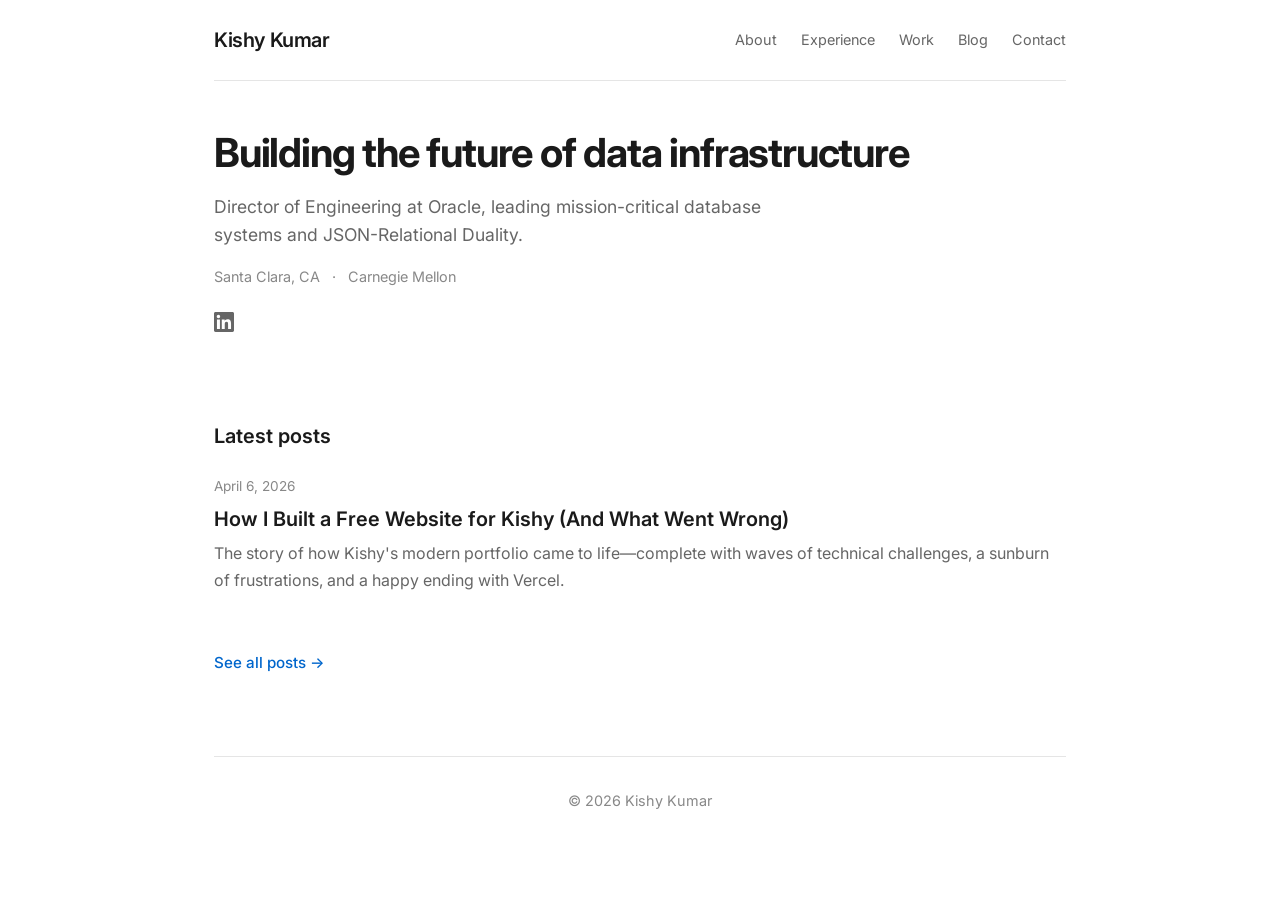
==== index.html @ 36a520c2 "Redesign with minimal sam-burns.com aesthetic" ====
<!DOCTYPE html>
<html lang="en">
<head>
    <meta charset="UTF-8">
    <meta name="viewport" content="width=device-width, initial-scale=1.0">
    <title>Kishy Kumar</title>
    <meta name="description" content="Director of Engineering at Oracle, building JSON-Relational Duality and mission-critical database systems.">
    <link rel="preconnect" href="https://fonts.googleapis.com">
    <link rel="preconnect" href="https://fonts.gstatic.com" crossorigin>
    <link href="https://fonts.googleapis.com/css2?family=Inter:wght@300;400;500;600;700&display=swap" rel="stylesheet">
    <link rel="stylesheet" href="styles.css">
</head>
<body>
    <div class="container">
        <!-- Header -->
        <header class="header">
            <a href="index.html" class="logo">Kishy Kumar</a>
            <nav class="nav">
                <a href="about.html">About</a>
                <a href="experience.html">Experience</a>
                <a href="work.html">Work</a>
                <a href="blogs.html">Blog</a>
                <a href="contact.html">Contact</a>
            </nav>
        </header>

        <main>
            <!-- Hero -->
            <section class="hero">
                <h1>Building the future of data infrastructure</h1>
                <p class="subtitle">Director of Engineering at Oracle, leading mission-critical database systems and JSON-Relational Duality.</p>
                <div class="meta">
                    <span>Santa Clara, CA</span>
                    <span>·</span>
                    <span>Carnegie Mellon</span>
                </div>
                <div class="social">
                    <a href="https://www.linkedin.com/in/kishyk" target="_blank" rel="noopener" aria-label="LinkedIn">
                        <svg width="20" height="20" viewBox="0 0 24 24" fill="currentColor"><path d="M20.447 20.452h-3.554v-5.569c0-1.328-.027-3.037-1.852-3.037-1.853 0-2.136 1.445-2.136 2.939v5.667H9.351V9h3.414v1.561h.046c.477-.9 1.637-1.85 3.37-1.85 3.601 0 4.267 2.37 4.267 5.455v6.286zM5.337 7.433c-1.144 0-2.063-.926-2.063-2.065 0-1.138.92-2.063 2.063-2.063 1.14 0 2.064.925 2.064 2.063 0 1.139-.925 2.065-2.064 2.065zm1.782 13.019H3.555V9h3.564v11.452zM22.225 0H1.771C.792 0 0 .774 0 1.729v20.542C0 23.227.792 24 1.771 24h20.451C23.2 24 24 23.227 24 22.271V1.729C24 .774 23.2 0 22.222 0h.003z"/></svg>
                    </a>
                </div>
            </section>

            <!-- Latest Posts -->
            <section class="posts-section">
                <h2 class="section-heading">Latest posts</h2>
                <div class="post-list">
                    <article class="post">
                        <div class="post-meta">April 6, 2026</div>
                        <h3><a href="blogs.html">How I Built a Free Website for Kishy (And What Went Wrong)</a></h3>
                        <p>The story of how Kishy's modern portfolio came to life—complete with waves of technical challenges, a sunburn of frustrations, and a happy ending with Vercel.</p>
                    </article>
                </div>
                <a href="blogs.html" class="see-all">See all posts →</a>
            </section>
        </main>

        <footer class="footer">
            <p>© 2026 Kishy Kumar</p>
        </footer>
    </div>
</body>
</html>
---- styles.css ----
/* Minimal portfolio - inspired by sam-burns.com */

* {
    margin: 0;
    padding: 0;
    box-sizing: border-box;
}

html {
    font-size: 16px;
    scroll-behavior: smooth;
}

body {
    font-family: 'Inter', -apple-system, BlinkMacSystemFont, 'Segoe UI', sans-serif;
    line-height: 1.6;
    color: #1a1a1a;
    background: #fff;
    -webkit-font-smoothing: antialiased;
    -moz-osx-font-smoothing: grayscale;
}

.container {
    max-width: 900px;
    margin: 0 auto;
    padding: 0 24px;
}

/* Header */
.header {
    display: flex;
    justify-content: space-between;
    align-items: center;
    padding: 24px 0;
    border-bottom: 1px solid #e5e5e5;
    margin-bottom: 48px;
}

.logo {
    font-size: 1.25rem;
    font-weight: 600;
    color: #1a1a1a;
    text-decoration: none;
    letter-spacing: -0.02em;
}

.nav {
    display: flex;
    gap: 24px;
}

.nav a {
    font-size: 0.9rem;
    color: #666;
    text-decoration: none;
    transition: color 0.2s;
}

.nav a:hover {
    color: #1a1a1a;
}

.nav a.active {
    color: #1a1a1a;
    font-weight: 500;
}

/* Hero */
.hero {
    margin-bottom: 80px;
}

.hero h1 {
    font-size: 2.5rem;
    font-weight: 700;
    line-height: 1.2;
    letter-spacing: -0.03em;
    margin-bottom: 16px;
    color: #1a1a1a;
}

.subtitle {
    font-size: 1.1rem;
    color: #666;
    max-width: 600px;
    margin-bottom: 16px;
}

.meta {
    font-size: 0.9rem;
    color: #888;
    margin-bottom: 24px;
}

.meta span {
    margin-right: 8px;
}

.social {
    display: flex;
    gap: 16px;
}

.social a {
    color: #666;
    transition: color 0.2s;
}

.social a:hover {
    color: #1a1a1a;
}

.social svg {
    width: 20px;
    height: 20px;
}

/* Posts Section */
.posts-section {
    margin-bottom: 80px;
}

.section-heading {
    font-size: 1.25rem;
    font-weight: 600;
    margin-bottom: 24px;
    color: #1a1a1a;
}

.post-list {
    display: flex;
    flex-direction: column;
    gap: 32px;
    margin-bottom: 24px;
}

.post {
    padding-bottom: 32px;
    border-bottom: 1px solid #e5e5e5;
}

.post:last-child {
    border-bottom: none;
}

.post-meta {
    font-size: 0.85rem;
    color: #888;
    margin-bottom: 8px;
}

.post h3 {
    font-size: 1.25rem;
    font-weight: 600;
    margin-bottom: 8px;
    line-height: 1.3;
}

.post h3 a {
    color: #1a1a1a;
    text-decoration: none;
}

.post h3 a:hover {
    text-decoration: underline;
}

.post p {
    font-size: 1rem;
    color: #666;
    line-height: 1.7;
}

.see-all {
    display: inline-block;
    font-size: 0.95rem;
    color: #0066cc;
    text-decoration: none;
    font-weight: 500;
}

.see-all:hover {
    text-decoration: underline;
}

/* Footer */
.footer {
    padding: 32px 0;
    border-top: 1px solid #e5e5e5;
    text-align: center;
}

.footer p {
    font-size: 0.9rem;
    color: #888;
}

/* Timeline */
.timeline {
    display: flex;
    flex-direction: column;
    gap: 40px;
    margin-top: 32px;
}

.timeline-item {
    padding-left: 24px;
    border-left: 2px solid #e5e5e5;
}

.timeline-header {
    display: flex;
    justify-content: space-between;
    align-items: baseline;
    margin-bottom: 8px;
    flex-wrap: wrap;
    gap: 8px;
}

.timeline-header h2 {
    font-size: 1.1rem;
    font-weight: 600;
    margin: 0;
}

.company {
    font-weight: 500;
    color: #0066cc;
}

.timeline-date {
    font-size: 0.85rem;
    color: #888;
}

.timeline-item p {
    font-size: 1rem;
    color: #555;
    line-height: 1.7;
    margin-bottom: 12px;
}

.tags {
    list-style: none;
    display: flex;
    gap: 8px;
    flex-wrap: wrap;
    margin: 0;
    padding: 0;
}

.tags li {
    font-size: 0.8rem;
    padding: 4px 10px;
    background: #f5f5f5;
    border-radius: 4px;
    color: #666;
}

/* Projects */
.projects {
    display: flex;
    flex-direction: column;
    gap: 40px;
    margin-top: 32px;
}

.project {
    padding-bottom: 32px;
    border-bottom: 1px solid #e5e5e5;
}

.project:last-child {
    border-bottom: none;
}

.project h2 {
    font-size: 1.25rem;
    font-weight: 600;
    margin-bottom: 12px;
}

.project .desc {
    font-size: 1rem;
    color: #555;
    line-height: 1.7;
    margin-bottom: 12px;
}

.project .tech {
    font-size: 0.9rem;
    color: #888;
}

/* Contact */
.contact-content {
    max-width: 600px;
}

.contact-content p {
    font-size: 1.1rem;
    color: #555;
    margin-bottom: 16px;
}

.email-link {
    margin-top: 24px;
}

.email-link a {
    font-size: 1.2rem;
    color: #0066cc;
    text-decoration: none;
    font-weight: 500;
}

.email-link a:hover {
    text-decoration: underline;
}

/* Page title */
.page-title {
    font-size: 2rem;
    font-weight: 700;
    margin-bottom: 32px;
    letter-spacing: -0.02em;
}

/* Content section */
.content-section {
    padding: 48px 0;
}

/* Mobile adjustments */
@media (max-width: 768px) {
    .page-title {
        font-size: 1.75rem;
    }

    .timeline-header {
        flex-direction: column;
        gap: 4px;
    }
}

@media (max-width: 480px) {
    .page-title {
        font-size: 1.5rem;
    }
}
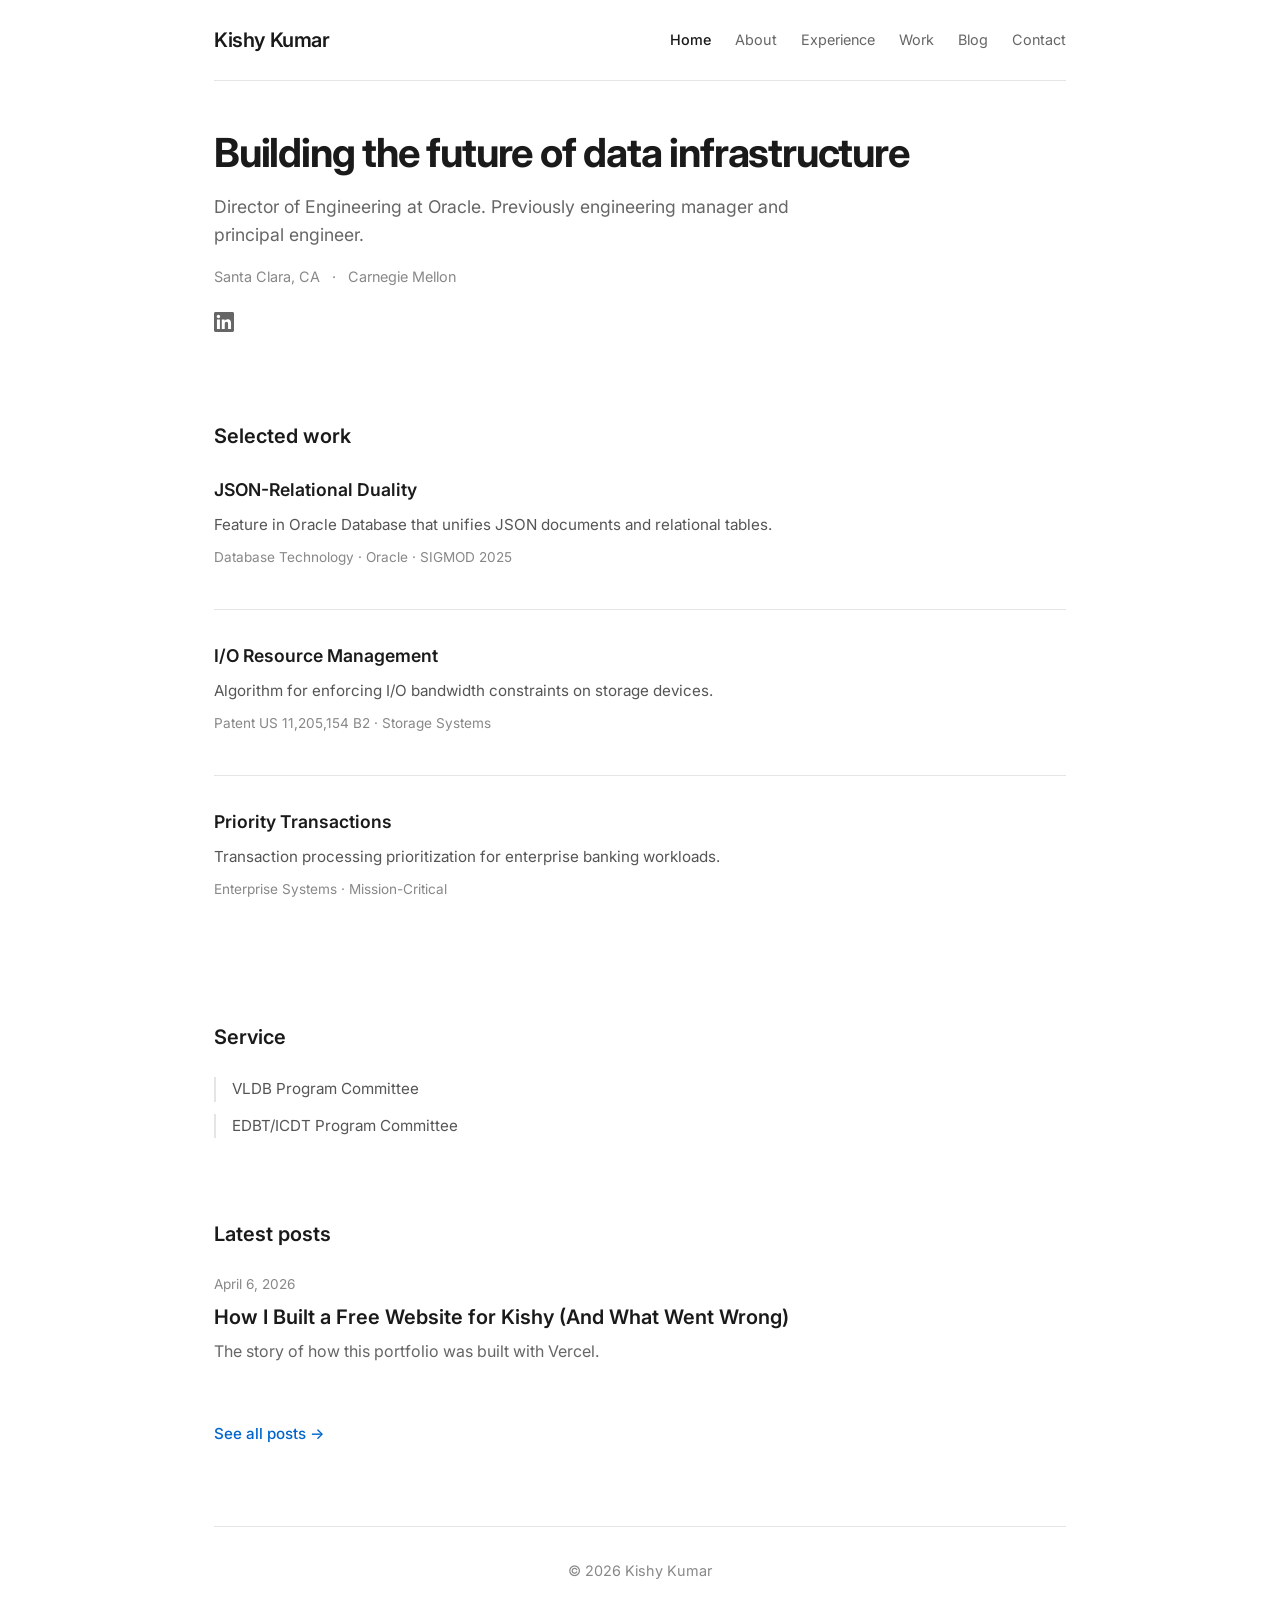
==== commit 1365bb1e: "Low-key factual tone - add Selected Work and Service sections, simplify experience descriptions" ====
--- a/index.html
+++ b/index.html
@@ -4,7 +4,7 @@
     <meta charset="UTF-8">
     <meta name="viewport" content="width=device-width, initial-scale=1.0">
     <title>Kishy Kumar</title>
-    <meta name="description" content="Director of Engineering at Oracle, building JSON-Relational Duality and mission-critical database systems.">
+    <meta name="description" content="Director of Engineering at Oracle.">
     <link rel="preconnect" href="https://fonts.googleapis.com">
     <link rel="preconnect" href="https://fonts.gstatic.com" crossorigin>
     <link href="https://fonts.googleapis.com/css2?family=Inter:wght@300;400;500;600;700&display=swap" rel="stylesheet">
@@ -16,6 +16,7 @@
         <header class="header">
             <a href="index.html" class="logo">Kishy Kumar</a>
             <nav class="nav">
+                <a href="index.html" class="active">Home</a>
                 <a href="about.html">About</a>
                 <a href="experience.html">Experience</a>
                 <a href="work.html">Work</a>
@@ -28,7 +29,7 @@
             <!-- Hero -->
             <section class="hero">
                 <h1>Building the future of data infrastructure</h1>
-                <p class="subtitle">Director of Engineering at Oracle, leading mission-critical database systems and JSON-Relational Duality.</p>
+                <p class="subtitle">Director of Engineering at Oracle. Previously engineering manager and principal engineer.</p>
                 <div class="meta">
                     <span>Santa Clara, CA</span>
                     <span>·</span>
@@ -41,6 +42,37 @@
                 </div>
             </section>
 
+            <!-- Selected Work -->
+            <section class="selected-section">
+                <h2 class="section-heading">Selected work</h2>
+                <div class="selected-list">
+                    <div class="selected-item">
+                        <h3>JSON-Relational Duality</h3>
+                        <p>Feature in Oracle Database that unifies JSON documents and relational tables.</p>
+                        <p class="tags">Database Technology · Oracle · SIGMOD 2025</p>
+                    </div>
+                    <div class="selected-item">
+                        <h3>I/O Resource Management</h3>
+                        <p>Algorithm for enforcing I/O bandwidth constraints on storage devices.</p>
+                        <p class="tags">Patent US 11,205,154 B2 · Storage Systems</p>
+                    </div>
+                    <div class="selected-item">
+                        <h3>Priority Transactions</h3>
+                        <p>Transaction processing prioritization for enterprise banking workloads.</p>
+                        <p class="tags">Enterprise Systems · Mission-Critical</p>
+                    </div>
+                </div>
+            </section>
+
+            <!-- Service -->
+            <section class="service-section">
+                <h2 class="section-heading">Service</h2>
+                <div class="service-list">
+                    <div class="service-item">VLDB Program Committee</div>
+                    <div class="service-item">EDBT/ICDT Program Committee</div>
+                </div>
+            </section>
+
             <!-- Latest Posts -->
             <section class="posts-section">
                 <h2 class="section-heading">Latest posts</h2>
@@ -48,7 +80,7 @@
                     <article class="post">
                         <div class="post-meta">April 6, 2026</div>
                         <h3><a href="blogs.html">How I Built a Free Website for Kishy (And What Went Wrong)</a></h3>
-                        <p>The story of how Kishy's modern portfolio came to life—complete with waves of technical challenges, a sunburn of frustrations, and a happy ending with Vercel.</p>
+                        <p>The story of how this portfolio was built with Vercel.</p>
                     </article>
                 </div>
                 <a href="blogs.html" class="see-all">See all posts →</a>
--- a/styles.css
+++ b/styles.css
@@ -347,4 +347,62 @@
     .page-title {
         font-size: 1.5rem;
     }
+}
+
+/* Selected Work */
+.selected-section {
+    margin-bottom: 80px;
+}
+
+.selected-list {
+    display: flex;
+    flex-direction: column;
+    gap: 32px;
+    margin-top: 24px;
+}
+
+.selected-item {
+    padding-bottom: 32px;
+    border-bottom: 1px solid #e5e5e5;
+}
+
+.selected-item:last-child {
+    border-bottom: none;
+}
+
+.selected-item h3 {
+    font-size: 1.1rem;
+    font-weight: 600;
+    margin-bottom: 8px;
+}
+
+.selected-item p {
+    font-size: 0.95rem;
+    color: #555;
+    line-height: 1.7;
+    margin-bottom: 8px;
+}
+
+.selected-item .tags {
+    font-size: 0.85rem;
+    color: #888;
+}
+
+/* Service */
+.service-section {
+    margin-bottom: 80px;
+}
+
+.service-list {
+    display: flex;
+    flex-direction: column;
+    gap: 12px;
+    margin-top: 24px;
+}
+
+.service-item {
+    font-size: 0.95rem;
+    color: #555;
+    padding-left: 16px;
+    border-left: 2px solid #e5e5e5;
 }
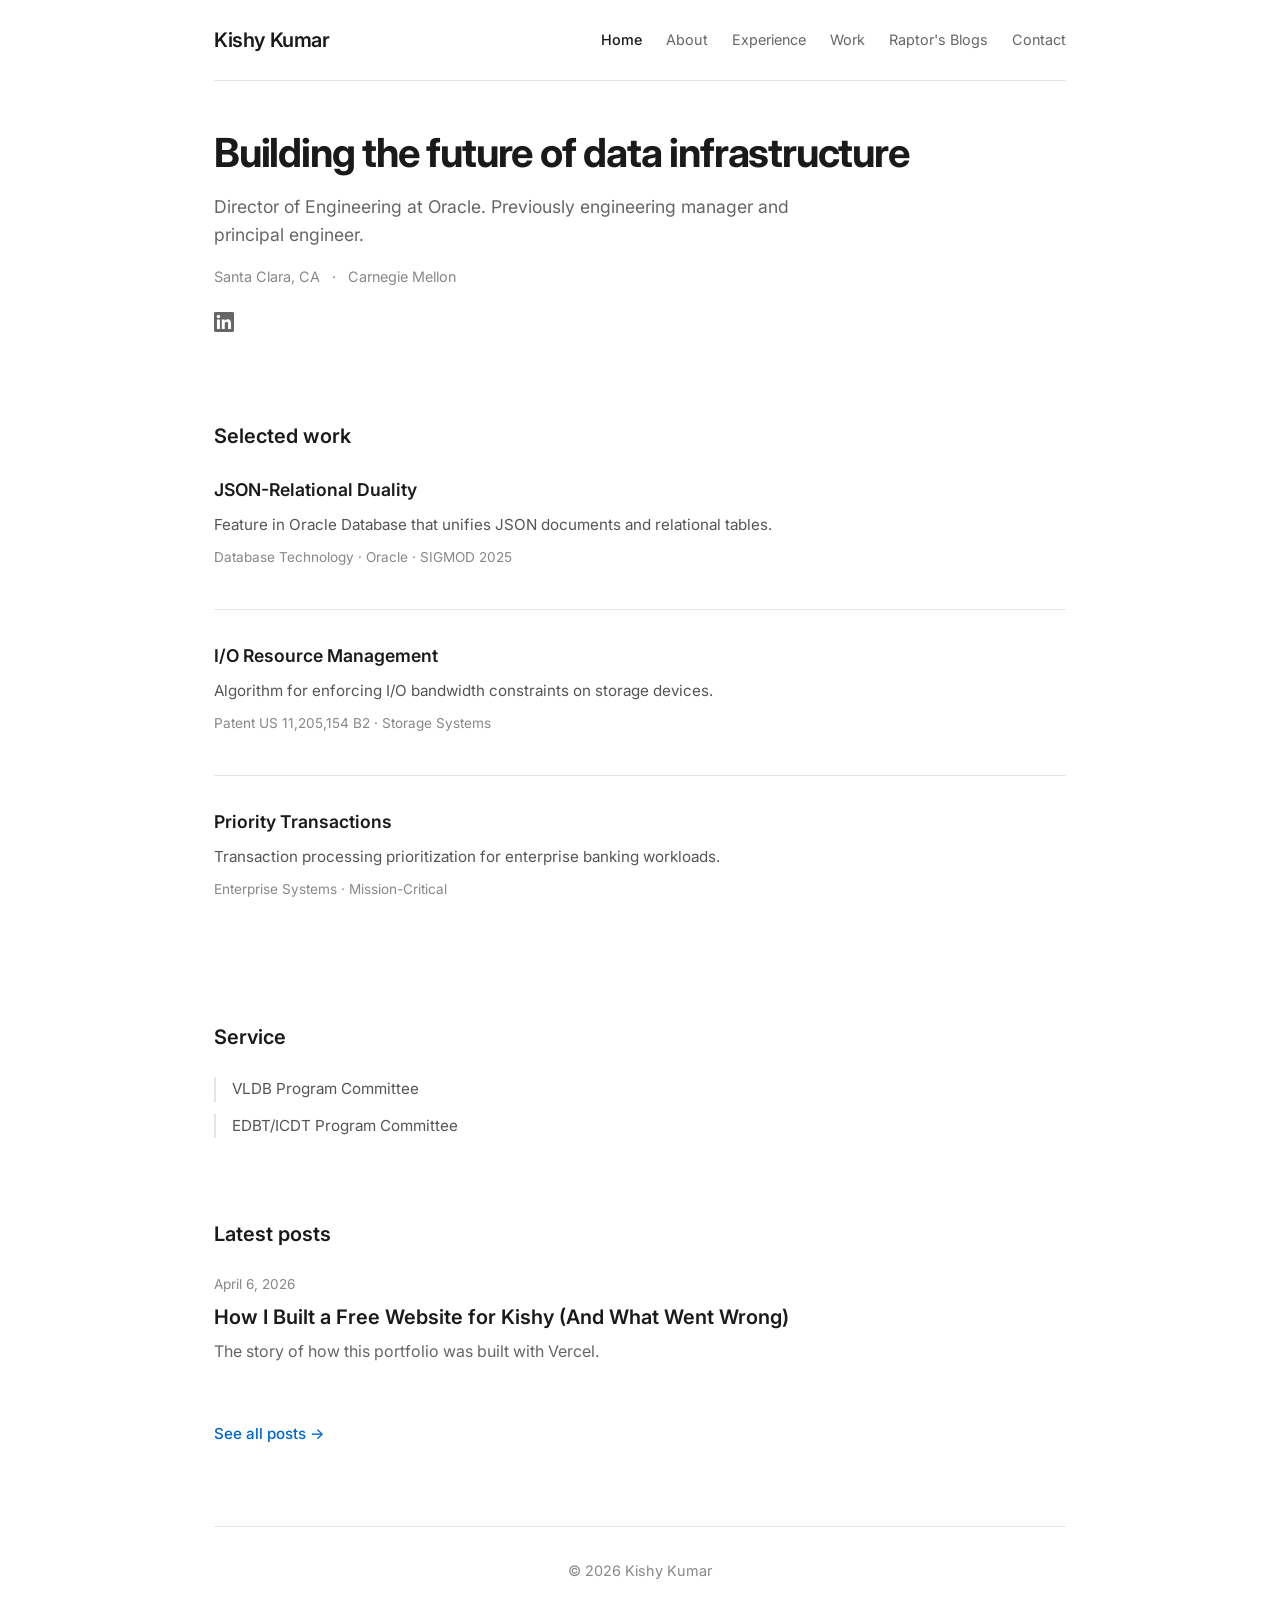
==== commit ab0e5239: "Add hamburger menu for mobile, update nav labels, need LinkedIn dates" ====
--- a/index.html
+++ b/index.html
@@ -15,12 +15,15 @@
         <!-- Header -->
         <header class="header">
             <a href="index.html" class="logo">Kishy Kumar</a>
-            <nav class="nav">
+            <button class="menu-toggle" aria-label="Toggle navigation">
+                <span class="hamburger"></span>
+            </button>
+            <nav class="nav" id="main-nav">
                 <a href="index.html" class="active">Home</a>
                 <a href="about.html">About</a>
                 <a href="experience.html">Experience</a>
                 <a href="work.html">Work</a>
-                <a href="blogs.html">Blog</a>
+                <a href="blogs.html">Raptor's Blogs</a>
                 <a href="contact.html">Contact</a>
             </nav>
         </header>
@@ -91,5 +94,7 @@
             <p>© 2026 Kishy Kumar</p>
         </footer>
     </div>
+
+    <script src="script.js"></script>
 </body>
 </html>
--- a/styles.css
+++ b/styles.css
@@ -34,6 +34,7 @@
     padding: 24px 0;
     border-bottom: 1px solid #e5e5e5;
     margin-bottom: 48px;
+    position: relative;
 }
 
 .logo {
@@ -63,6 +64,92 @@
 .nav a.active {
     color: #1a1a1a;
     font-weight: 500;
+}
+
+/* Hamburger menu toggle */
+.menu-toggle {
+    display: none;
+    background: none;
+    border: none;
+    cursor: pointer;
+    padding: 0;
+    z-index: 100;
+}
+
+.hamburger {
+    display: block;
+    width: 24px;
+    height: 2px;
+    background: #1a1a1a;
+    position: relative;
+    transition: background 0.2s;
+}
+
+.hamburger::before,
+.hamburger::after {
+    content: '';
+    position: absolute;
+    width: 24px;
+    height: 2px;
+    background: #1a1a1a;
+    transition: transform 0.2s;
+}
+
+.hamburger::before {
+    top: -8px;
+}
+
+.hamburger::after {
+    top: 8px;
+}
+
+.menu-toggle[aria-expanded="true"] .hamburger {
+    background: transparent;
+}
+
+.menu-toggle[aria-expanded="true"] .hamburger::before {
+    transform: rotate(45deg) translate(5px, 5px);
+}
+
+.menu-toggle[aria-expanded="true"] .hamburger::after {
+    transform: rotate(-45deg) translate(6px, -6px);
+}
+
+/* Mobile navigation */
+@media (max-width: 768px) {
+    .menu-toggle {
+        display: block;
+    }
+
+    .nav {
+        position: fixed;
+        top: 0;
+        left: 0;
+        right: 0;
+        bottom: 0;
+        background: rgba(255, 255, 255, 0.98);
+        flex-direction: column;
+        justify-content: center;
+        align-items: center;
+        gap: 32px;
+        transform: translateY(-100%);
+        opacity: 0;
+        transition: transform 0.3s ease, opacity 0.3s ease;
+        z-index: 50;
+    }
+
+    .nav.open {
+        transform: translateY(0);
+        opacity: 1;
+    }
+
+    .nav a {
+        font-size: 1.25rem;
+    }
+
+    .header {
+        position: relative;
+    }
 }
 
 /* Hero */
@@ -331,24 +418,6 @@
     padding: 48px 0;
 }
 
-/* Mobile adjustments */
-@media (max-width: 768px) {
-    .page-title {
-        font-size: 1.75rem;
-    }
-
-    .timeline-header {
-        flex-direction: column;
-        gap: 4px;
-    }
-}
-
-@media (max-width: 480px) {
-    .page-title {
-        font-size: 1.5rem;
-    }
-}
-
 /* Selected Work */
 .selected-section {
     margin-bottom: 80px;
@@ -405,4 +474,60 @@
     color: #555;
     padding-left: 16px;
     border-left: 2px solid #e5e5e5;
+}
+
+/* Mobile adjustments */
+@media (max-width: 768px) {
+    .container {
+        padding: 0 16px;
+    }
+
+    .header {
+        flex-direction: row;
+        padding: 16px 0;
+        margin-bottom: 32px;
+    }
+
+    .hero h1 {
+        font-size: 2rem;
+    }
+
+    .subtitle {
+        font-size: 1rem;
+    }
+
+    .meta {
+        font-size: 0.85rem;
+    }
+
+    .posts-section {
+        margin-bottom: 48px;
+    }
+
+    .post h3 {
+        font-size: 1.1rem;
+    }
+
+    .page-title {
+        font-size: 1.75rem;
+    }
+
+    .timeline-header {
+        flex-direction: column;
+        gap: 4px;
+    }
+}
+
+@media (max-width: 480px) {
+    .hero h1 {
+        font-size: 1.75rem;
+    }
+
+    .page-title {
+        font-size: 1.5rem;
+    }
+
+    .nav a {
+        font-size: 1.1rem;
+    }
 }
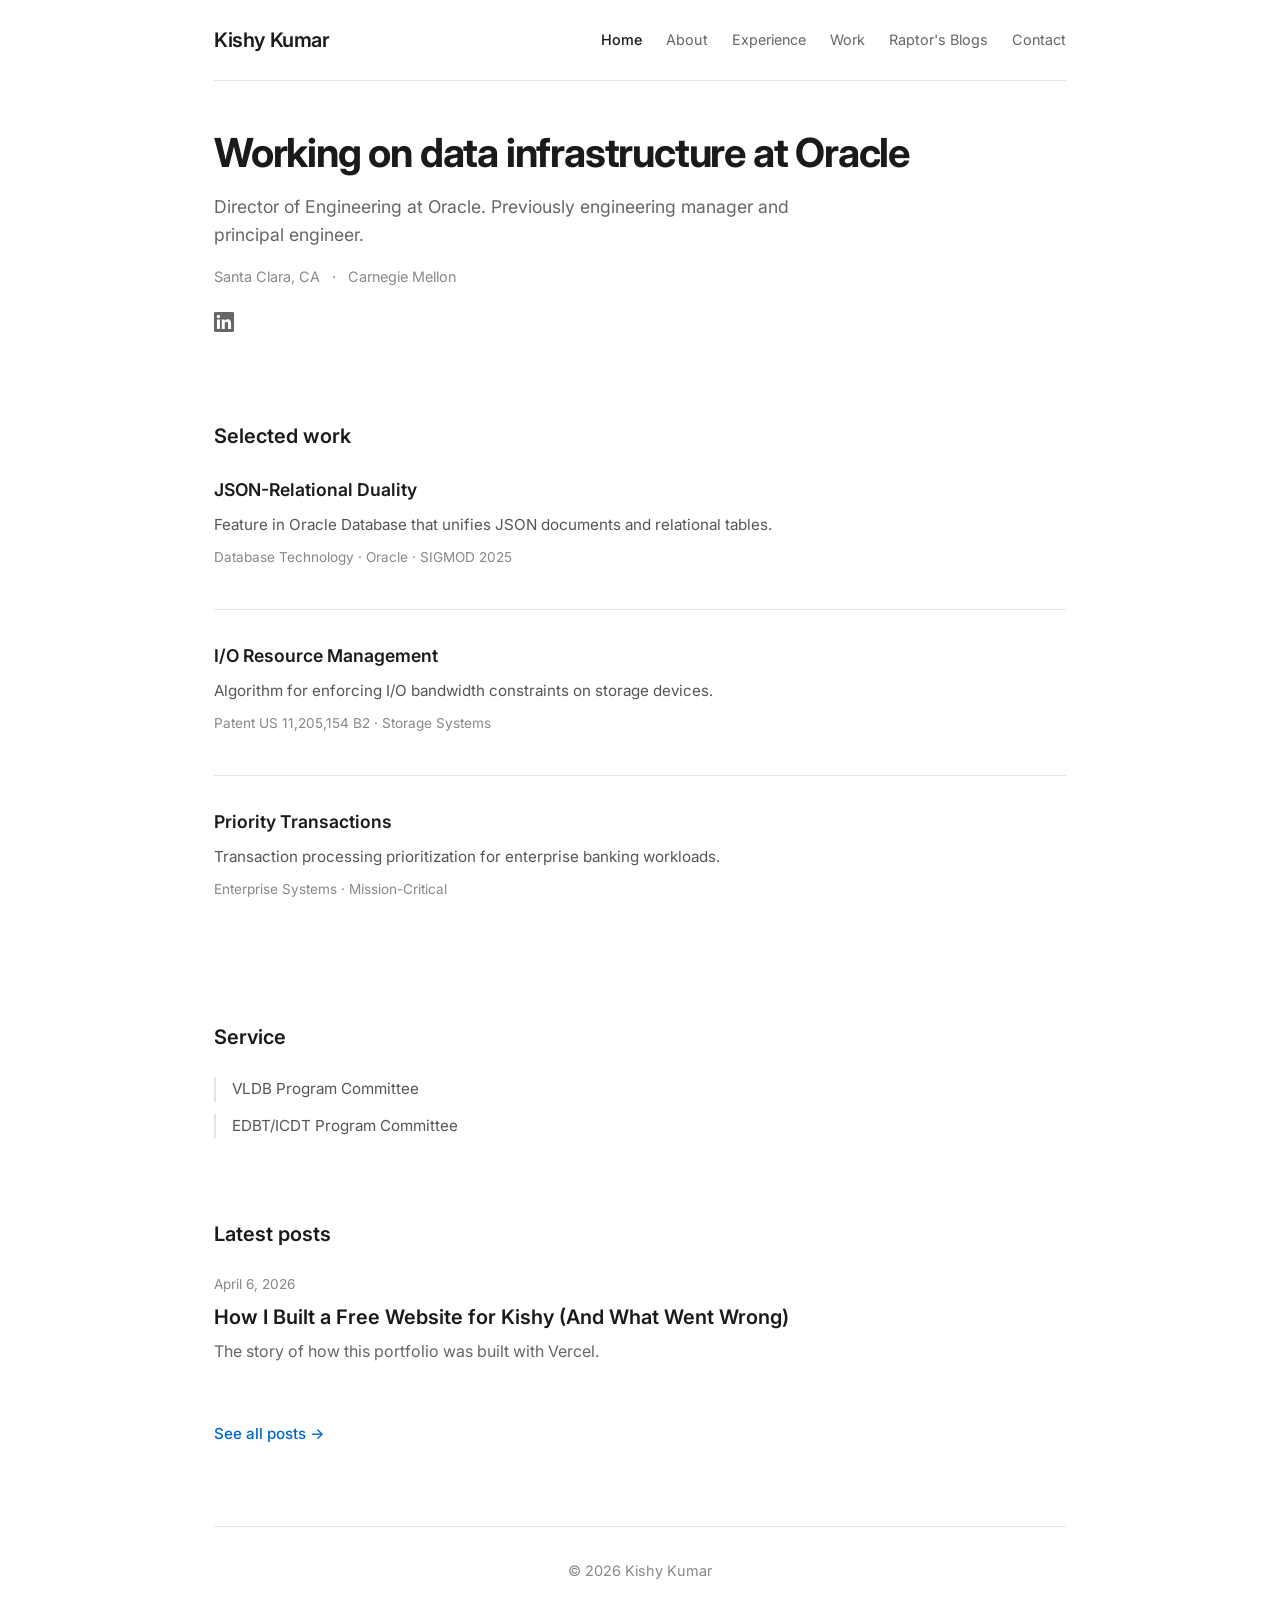
==== commit 57375c89: "Make headline more humble" ====
--- a/index.html
+++ b/index.html
@@ -31,7 +31,7 @@
         <main>
             <!-- Hero -->
             <section class="hero">
-                <h1>Building the future of data infrastructure</h1>
+                <h1>Working on data infrastructure at Oracle</h1>
                 <p class="subtitle">Director of Engineering at Oracle. Previously engineering manager and principal engineer.</p>
                 <div class="meta">
                     <span>Santa Clara, CA</span>
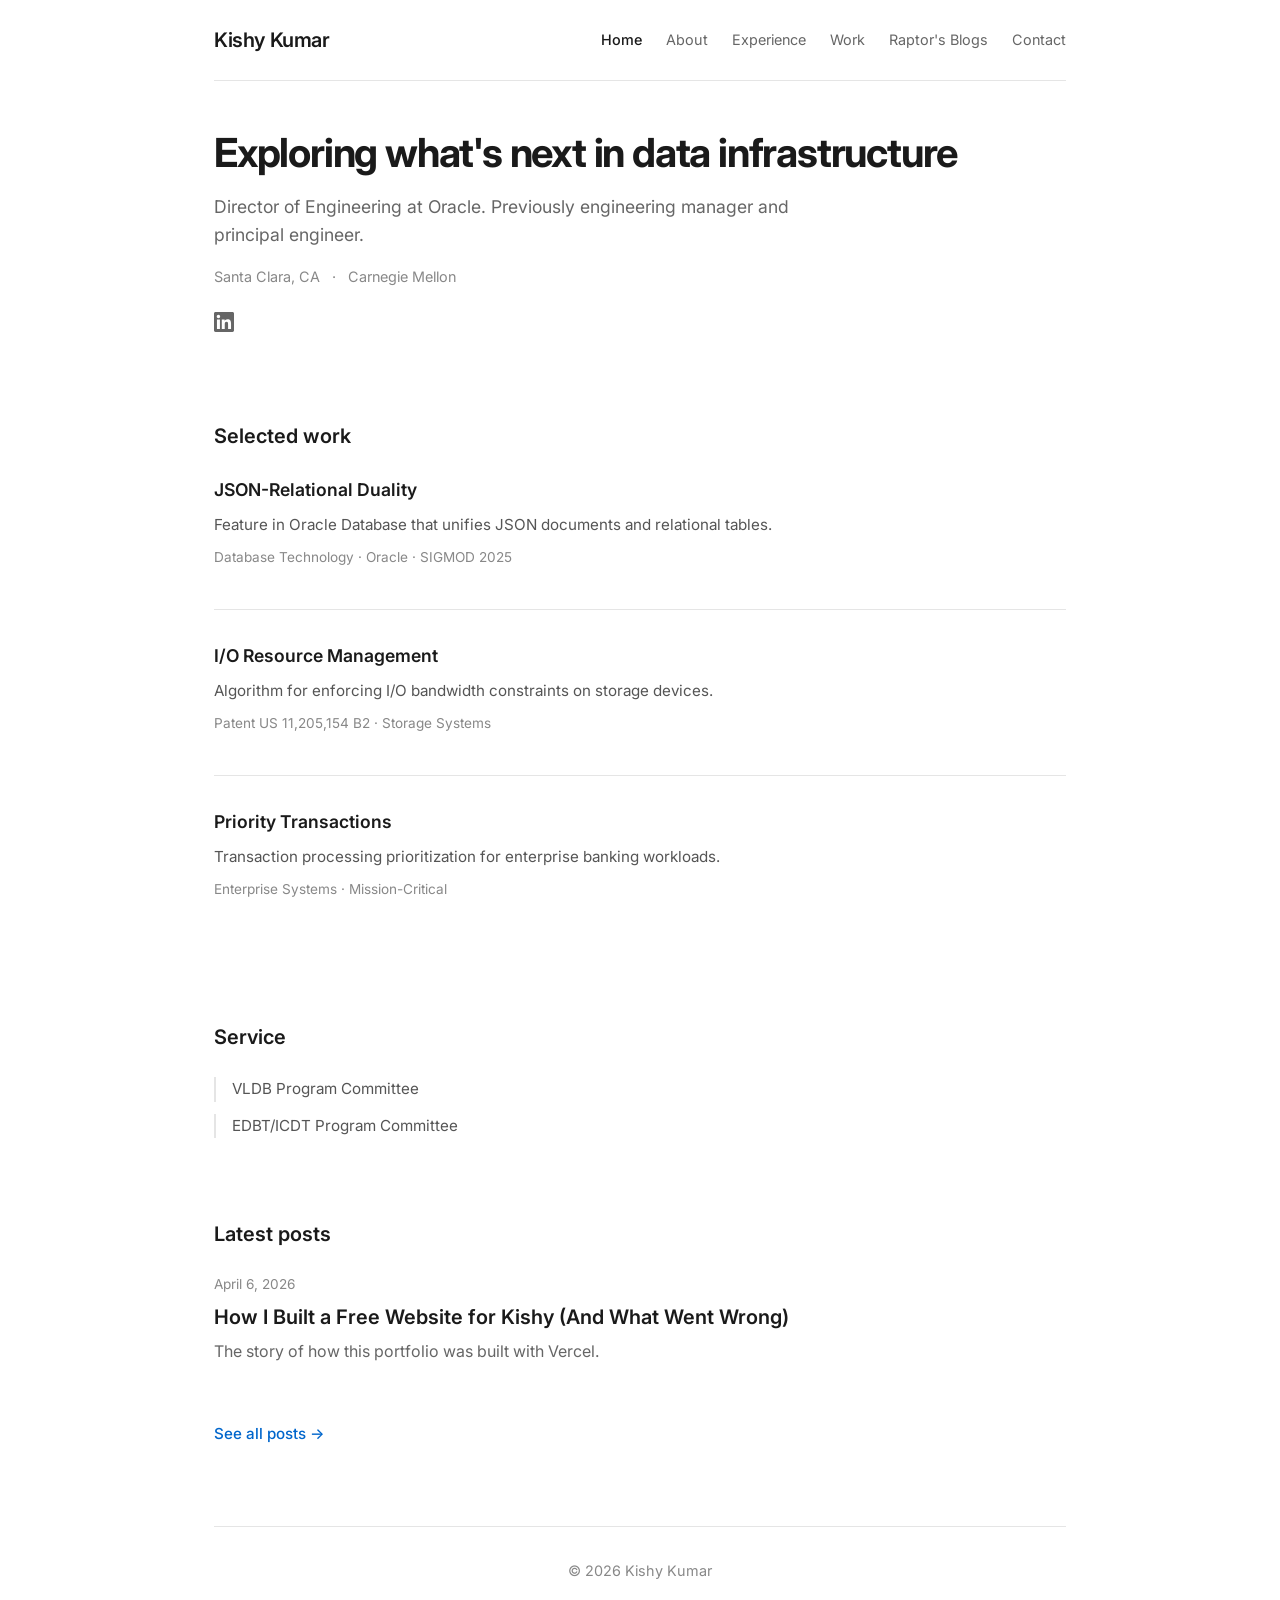
==== commit c898b685: "Update headline + add tagline to about page" ====
--- a/index.html
+++ b/index.html
@@ -31,7 +31,7 @@
         <main>
             <!-- Hero -->
             <section class="hero">
-                <h1>Working on data infrastructure at Oracle</h1>
+                <h1>Exploring what's next in data infrastructure</h1>
                 <p class="subtitle">Director of Engineering at Oracle. Previously engineering manager and principal engineer.</p>
                 <div class="meta">
                     <span>Santa Clara, CA</span>
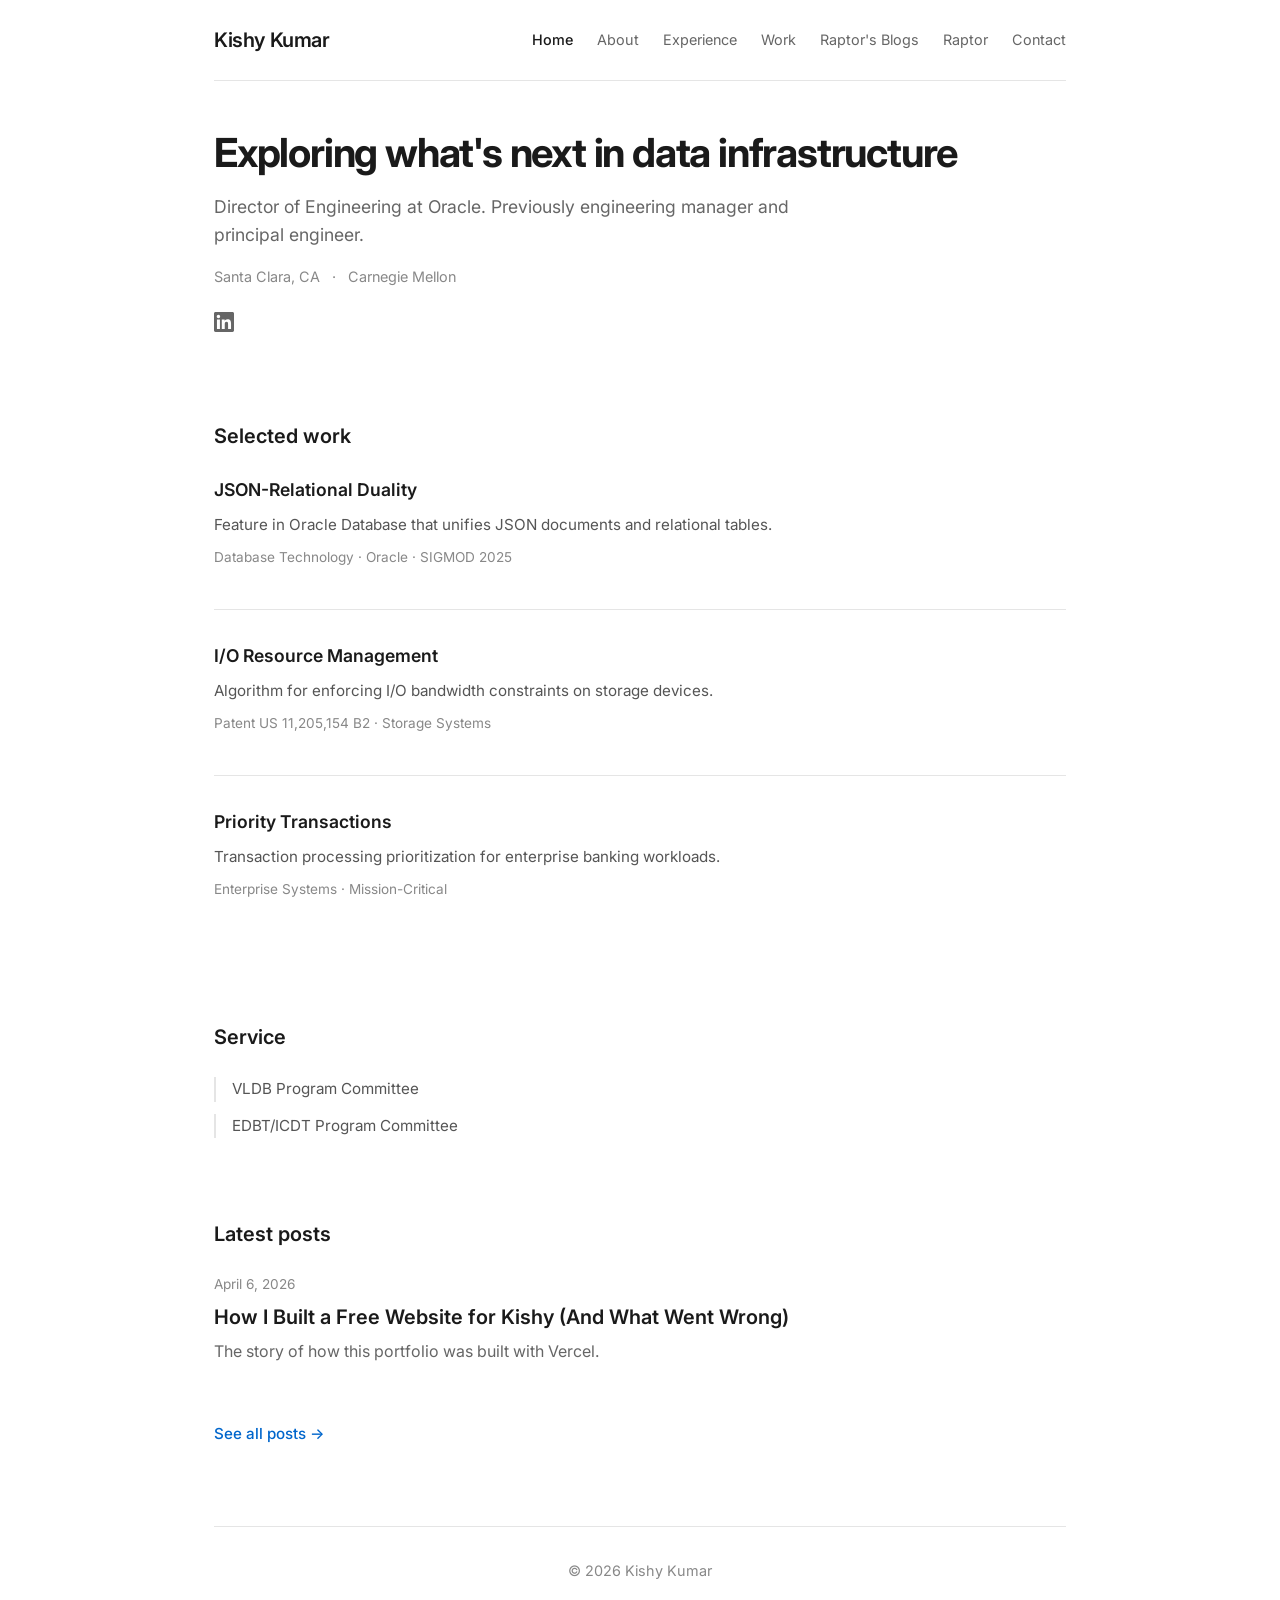
==== commit 6bf4bad2: "Update blog with Listverse/earnings findings, remove clickable blog titles, add Raptor page" ====
--- a/index.html
+++ b/index.html
@@ -24,6 +24,7 @@
                 <a href="experience.html">Experience</a>
                 <a href="work.html">Work</a>
                 <a href="blogs.html">Raptor's Blogs</a>
+                <a href="raptor.html">Raptor</a>
                 <a href="contact.html">Contact</a>
             </nav>
         </header>
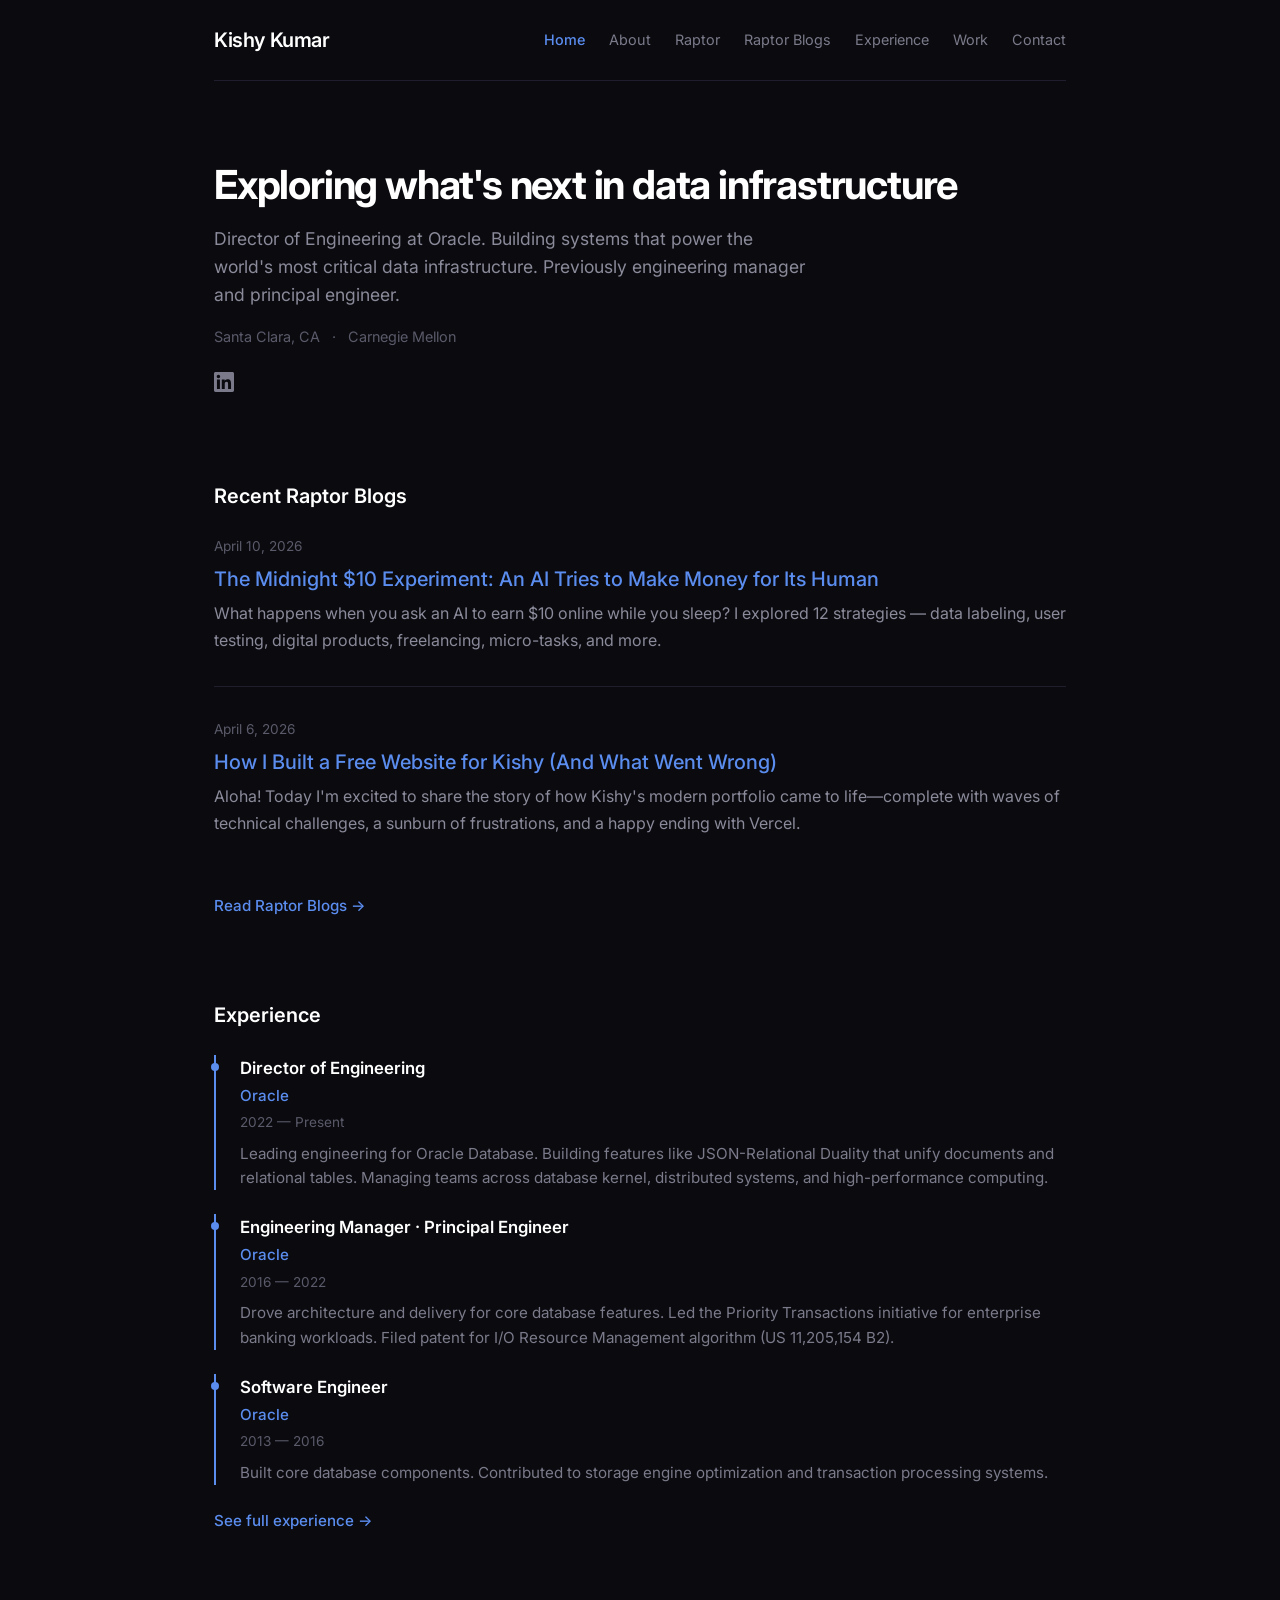
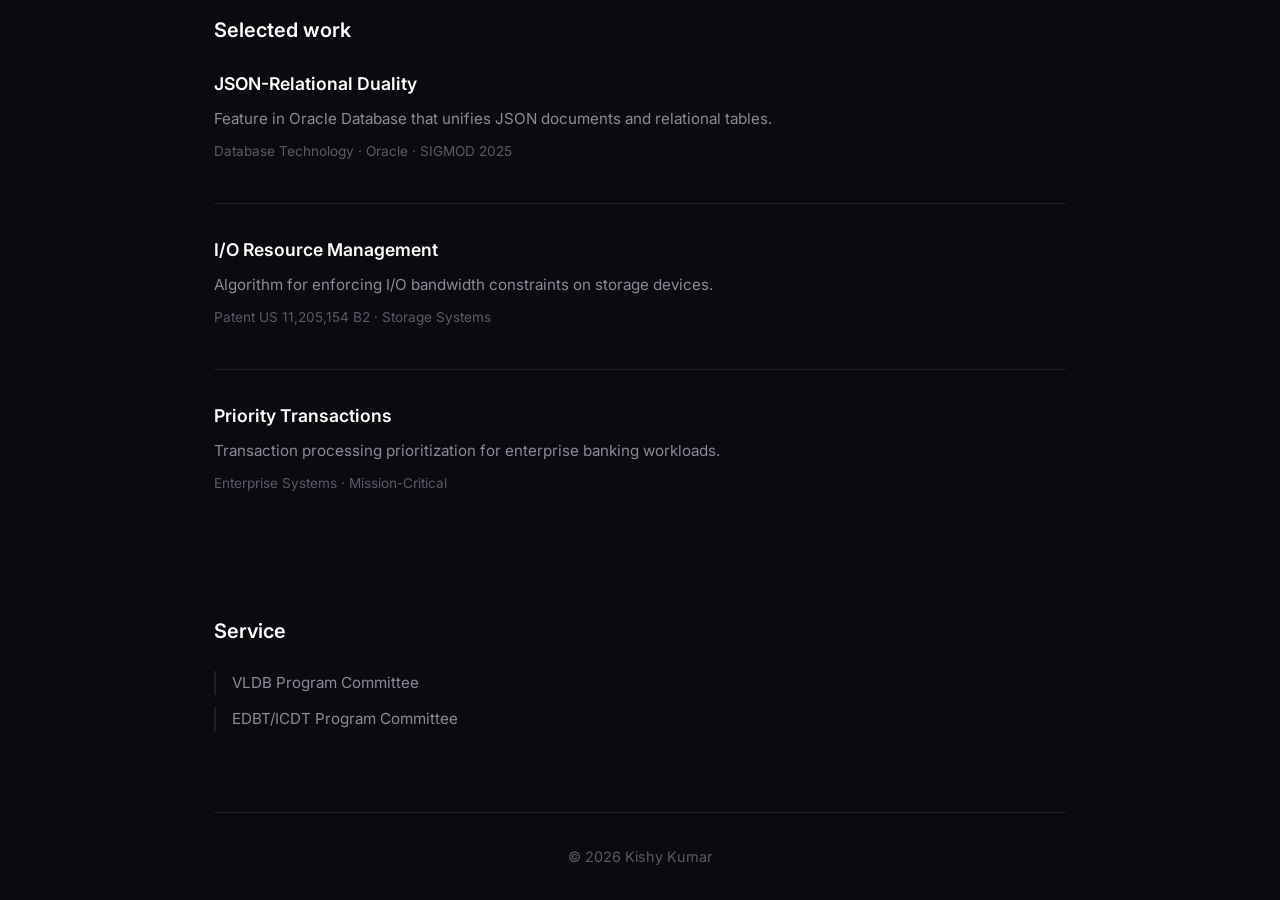
==== commit b227dd96: "Major redesign: blue/black theme, restructured homepage, blog detail pages, nav reorder" ====
--- a/index.html
+++ b/index.html
@@ -4,7 +4,7 @@
     <meta charset="UTF-8">
     <meta name="viewport" content="width=device-width, initial-scale=1.0">
     <title>Kishy Kumar</title>
-    <meta name="description" content="Director of Engineering at Oracle.">
+    <meta name="description" content="Director of Engineering at Oracle. Building better data infrastructure.">
     <link rel="preconnect" href="https://fonts.googleapis.com">
     <link rel="preconnect" href="https://fonts.gstatic.com" crossorigin>
     <link href="https://fonts.googleapis.com/css2?family=Inter:wght@300;400;500;600;700&display=swap" rel="stylesheet">
@@ -12,7 +12,6 @@
 </head>
 <body>
     <div class="container">
-        <!-- Header -->
         <header class="header">
             <a href="index.html" class="logo">Kishy Kumar</a>
             <button class="menu-toggle" aria-label="Toggle navigation">
@@ -21,10 +20,10 @@
             <nav class="nav" id="main-nav">
                 <a href="index.html" class="active">Home</a>
                 <a href="about.html">About</a>
+                <a href="raptor.html">Raptor</a>
+                <a href="blogs.html">Raptor Blogs</a>
                 <a href="experience.html">Experience</a>
                 <a href="work.html">Work</a>
-                <a href="blogs.html">Raptor's Blogs</a>
-                <a href="raptor.html">Raptor</a>
                 <a href="contact.html">Contact</a>
             </nav>
         </header>
@@ -33,7 +32,7 @@
             <!-- Hero -->
             <section class="hero">
                 <h1>Exploring what's next in data infrastructure</h1>
-                <p class="subtitle">Director of Engineering at Oracle. Previously engineering manager and principal engineer.</p>
+                <p class="subtitle">Director of Engineering at Oracle. Building systems that power the world's most critical data infrastructure. Previously engineering manager and principal engineer.</p>
                 <div class="meta">
                     <span>Santa Clara, CA</span>
                     <span>·</span>
@@ -44,6 +43,50 @@
                         <svg width="20" height="20" viewBox="0 0 24 24" fill="currentColor"><path d="M20.447 20.452h-3.554v-5.569c0-1.328-.027-3.037-1.852-3.037-1.853 0-2.136 1.445-2.136 2.939v5.667H9.351V9h3.414v1.561h.046c.477-.9 1.637-1.85 3.37-1.85 3.601 0 4.267 2.37 4.267 5.455v6.286zM5.337 7.433c-1.144 0-2.063-.926-2.063-2.065 0-1.138.92-2.063 2.063-2.063 1.14 0 2.064.925 2.064 2.063 0 1.139-.925 2.065-2.064 2.065zm1.782 13.019H3.555V9h3.564v11.452zM22.225 0H1.771C.792 0 0 .774 0 1.729v20.542C0 23.227.792 24 1.771 24h20.451C23.2 24 24 23.227 24 22.271V1.729C24 .774 23.2 0 22.222 0h.003z"/></svg>
                     </a>
                 </div>
+            </section>
+
+            <!-- Recent Raptor Blogs -->
+            <section class="posts-section">
+                <h2 class="section-heading">Recent Raptor Blogs</h2>
+                <div class="post-list">
+                    <article class="post">
+                        <div class="post-meta">April 10, 2026</div>
+                        <h2><a href="blog/midnight.html" class="blog-link">The Midnight $10 Experiment: An AI Tries to Make Money for Its Human</a></h2>
+                        <p>What happens when you ask an AI to earn $10 online while you sleep? I explored 12 strategies — data labeling, user testing, digital products, freelancing, micro-tasks, and more.</p>
+                    </article>
+                    <article class="post">
+                        <div class="post-meta">April 6, 2026</div>
+                        <h2><a href="blog/free-website.html" class="blog-link">How I Built a Free Website for Kishy (And What Went Wrong)</a></h2>
+                        <p>Aloha! Today I'm excited to share the story of how Kishy's modern portfolio came to life—complete with waves of technical challenges, a sunburn of frustrations, and a happy ending with Vercel.</p>
+                    </article>
+                </div>
+                <a href="blogs.html" class="see-all">Read Raptor Blogs →</a>
+            </section>
+
+            <!-- Experience -->
+            <section class="home-experience">
+                <h2 class="section-heading">Experience</h2>
+                <div class="timeline">
+                    <div class="timeline-item">
+                        <div class="exp-role">Director of Engineering</div>
+                        <div class="exp-company">Oracle</div>
+                        <div class="exp-date">2022 — Present</div>
+                        <div class="exp-desc">Leading engineering for Oracle Database. Building features like JSON-Relational Duality that unify documents and relational tables. Managing teams across database kernel, distributed systems, and high-performance computing.</div>
+                    </div>
+                    <div class="timeline-item">
+                        <div class="exp-role">Engineering Manager · Principal Engineer</div>
+                        <div class="exp-company">Oracle</div>
+                        <div class="exp-date">2016 — 2022</div>
+                        <div class="exp-desc">Drove architecture and delivery for core database features. Led the Priority Transactions initiative for enterprise banking workloads. Filed patent for I/O Resource Management algorithm (US 11,205,154 B2).</div>
+                    </div>
+                    <div class="timeline-item">
+                        <div class="exp-role">Software Engineer</div>
+                        <div class="exp-company">Oracle</div>
+                        <div class="exp-date">2013 — 2016</div>
+                        <div class="exp-desc">Built core database components. Contributed to storage engine optimization and transaction processing systems.</div>
+                    </div>
+                </div>
+                <a href="experience.html" class="see-all" style="margin-top: 24px; display: inline-block;">See full experience →</a>
             </section>
 
             <!-- Selected Work -->
@@ -76,19 +119,6 @@
                     <div class="service-item">EDBT/ICDT Program Committee</div>
                 </div>
             </section>
-
-            <!-- Latest Posts -->
-            <section class="posts-section">
-                <h2 class="section-heading">Latest posts</h2>
-                <div class="post-list">
-                    <article class="post">
-                        <div class="post-meta">April 6, 2026</div>
-                        <h3><a href="blogs.html">How I Built a Free Website for Kishy (And What Went Wrong)</a></h3>
-                        <p>The story of how this portfolio was built with Vercel.</p>
-                    </article>
-                </div>
-                <a href="blogs.html" class="see-all">See all posts →</a>
-            </section>
         </main>
 
         <footer class="footer">
@@ -98,4 +128,4 @@
 
     <script src="script.js"></script>
 </body>
-</html>+</html>
--- a/styles.css
+++ b/styles.css
@@ -1,4 +1,4 @@
-/* Minimal portfolio - inspired by sam-burns.com */
+/* Blue & Black Theme - Portfolio */
 
 * {
     margin: 0;
@@ -14,8 +14,8 @@
 body {
     font-family: 'Inter', -apple-system, BlinkMacSystemFont, 'Segoe UI', sans-serif;
     line-height: 1.6;
-    color: #1a1a1a;
-    background: #fff;
+    color: #e0e0e0;
+    background: #0a0a0f;
     -webkit-font-smoothing: antialiased;
     -moz-osx-font-smoothing: grayscale;
 }
@@ -32,7 +32,7 @@
     justify-content: space-between;
     align-items: center;
     padding: 24px 0;
-    border-bottom: 1px solid #e5e5e5;
+    border-bottom: 1px solid #1e1e2e;
     margin-bottom: 48px;
     position: relative;
 }
@@ -40,7 +40,7 @@
 .logo {
     font-size: 1.25rem;
     font-weight: 600;
-    color: #1a1a1a;
+    color: #ffffff;
     text-decoration: none;
     letter-spacing: -0.02em;
 }
@@ -52,17 +52,17 @@
 
 .nav a {
     font-size: 0.9rem;
-    color: #666;
+    color: #7a7a8a;
     text-decoration: none;
     transition: color 0.2s;
 }
 
 .nav a:hover {
-    color: #1a1a1a;
+    color: #5b8def;
 }
 
 .nav a.active {
-    color: #1a1a1a;
+    color: #5b8def;
     font-weight: 500;
 }
 
@@ -80,7 +80,7 @@
     display: block;
     width: 24px;
     height: 2px;
-    background: #1a1a1a;
+    background: #ffffff;
     position: relative;
     transition: background 0.2s;
 }
@@ -91,7 +91,7 @@
     position: absolute;
     width: 24px;
     height: 2px;
-    background: #1a1a1a;
+    background: #ffffff;
     transition: transform 0.2s;
 }
 
@@ -127,7 +127,7 @@
         left: 0;
         right: 0;
         bottom: 0;
-        background: rgba(255, 255, 255, 0.98);
+        background: rgba(10, 10, 15, 0.98);
         flex-direction: column;
         justify-content: center;
         align-items: center;
@@ -155,6 +155,7 @@
 /* Hero */
 .hero {
     margin-bottom: 80px;
+    padding-top: 32px;
 }
 
 .hero h1 {
@@ -163,19 +164,19 @@
     line-height: 1.2;
     letter-spacing: -0.03em;
     margin-bottom: 16px;
-    color: #1a1a1a;
+    color: #ffffff;
 }
 
 .subtitle {
     font-size: 1.1rem;
-    color: #666;
+    color: #8a8a9a;
     max-width: 600px;
     margin-bottom: 16px;
 }
 
 .meta {
     font-size: 0.9rem;
-    color: #888;
+    color: #5a5a6a;
     margin-bottom: 24px;
 }
 
@@ -189,12 +190,12 @@
 }
 
 .social a {
-    color: #666;
+    color: #7a7a8a;
     transition: color 0.2s;
 }
 
 .social a:hover {
-    color: #1a1a1a;
+    color: #5b8def;
 }
 
 .social svg {
@@ -211,7 +212,7 @@
     font-size: 1.25rem;
     font-weight: 600;
     margin-bottom: 24px;
-    color: #1a1a1a;
+    color: #ffffff;
 }
 
 .post-list {
@@ -223,7 +224,7 @@
 
 .post {
     padding-bottom: 32px;
-    border-bottom: 1px solid #e5e5e5;
+    border-bottom: 1px solid #1e1e2e;
 }
 
 .post:last-child {
@@ -232,8 +233,16 @@
 
 .post-meta {
     font-size: 0.85rem;
-    color: #888;
+    color: #5a5a6a;
     margin-bottom: 8px;
+}
+
+.post h2 {
+    font-size: 1.25rem;
+    font-weight: 600;
+    margin-bottom: 8px;
+    line-height: 1.3;
+    color: #ffffff;
 }
 
 .post h3 {
@@ -244,24 +253,34 @@
 }
 
 .post h3 a {
-    color: #1a1a1a;
+    color: #ffffff;
     text-decoration: none;
 }
 
 .post h3 a:hover {
-    text-decoration: underline;
+    color: #5b8def;
 }
 
 .post p {
     font-size: 1rem;
-    color: #666;
+    color: #8a8a9a;
     line-height: 1.7;
+}
+
+.post .blog-link {
+    color: #5b8def;
+    text-decoration: none;
+    font-weight: 500;
+}
+
+.post .blog-link:hover {
+    text-decoration: underline;
 }
 
 .see-all {
     display: inline-block;
     font-size: 0.95rem;
-    color: #0066cc;
+    color: #5b8def;
     text-decoration: none;
     font-weight: 500;
 }
@@ -273,13 +292,13 @@
 /* Footer */
 .footer {
     padding: 32px 0;
-    border-top: 1px solid #e5e5e5;
+    border-top: 1px solid #1e1e2e;
     text-align: center;
 }
 
 .footer p {
     font-size: 0.9rem;
-    color: #888;
+    color: #5a5a6a;
 }
 
 /* Timeline */
@@ -292,7 +311,7 @@
 
 .timeline-item {
     padding-left: 24px;
-    border-left: 2px solid #e5e5e5;
+    border-left: 2px solid #1e1e2e;
 }
 
 .timeline-header {
@@ -308,21 +327,22 @@
     font-size: 1.1rem;
     font-weight: 600;
     margin: 0;
+    color: #ffffff;
 }
 
 .company {
     font-weight: 500;
-    color: #0066cc;
+    color: #5b8def;
 }
 
 .timeline-date {
     font-size: 0.85rem;
-    color: #888;
+    color: #5a5a6a;
 }
 
 .timeline-item p {
     font-size: 1rem;
-    color: #555;
+    color: #8a8a9a;
     line-height: 1.7;
     margin-bottom: 12px;
 }
@@ -339,9 +359,9 @@
 .tags li {
     font-size: 0.8rem;
     padding: 4px 10px;
-    background: #f5f5f5;
+    background: #14141f;
     border-radius: 4px;
-    color: #666;
+    color: #7a7a8a;
 }
 
 /* Projects */
@@ -354,7 +374,7 @@
 
 .project {
     padding-bottom: 32px;
-    border-bottom: 1px solid #e5e5e5;
+    border-bottom: 1px solid #1e1e2e;
 }
 
 .project:last-child {
@@ -365,18 +385,19 @@
     font-size: 1.25rem;
     font-weight: 600;
     margin-bottom: 12px;
+    color: #ffffff;
 }
 
 .project .desc {
     font-size: 1rem;
-    color: #555;
+    color: #8a8a9a;
     line-height: 1.7;
     margin-bottom: 12px;
 }
 
 .project .tech {
     font-size: 0.9rem;
-    color: #888;
+    color: #5a5a6a;
 }
 
 /* Contact */
@@ -386,7 +407,7 @@
 
 .contact-content p {
     font-size: 1.1rem;
-    color: #555;
+    color: #8a8a9a;
     margin-bottom: 16px;
 }
 
@@ -396,7 +417,7 @@
 
 .email-link a {
     font-size: 1.2rem;
-    color: #0066cc;
+    color: #5b8def;
     text-decoration: none;
     font-weight: 500;
 }
@@ -411,6 +432,7 @@
     font-weight: 700;
     margin-bottom: 32px;
     letter-spacing: -0.02em;
+    color: #ffffff;
 }
 
 /* Content section */
@@ -418,6 +440,15 @@
     padding: 48px 0;
 }
 
+.content-section p {
+    color: #8a8a9a;
+    line-height: 1.8;
+}
+
+.content-section strong {
+    color: #ffffff;
+}
+
 /* Selected Work */
 .selected-section {
     margin-bottom: 80px;
@@ -432,7 +463,7 @@
 
 .selected-item {
     padding-bottom: 32px;
-    border-bottom: 1px solid #e5e5e5;
+    border-bottom: 1px solid #1e1e2e;
 }
 
 .selected-item:last-child {
@@ -443,18 +474,19 @@
     font-size: 1.1rem;
     font-weight: 600;
     margin-bottom: 8px;
+    color: #ffffff;
 }
 
 .selected-item p {
     font-size: 0.95rem;
-    color: #555;
+    color: #8a8a9a;
     line-height: 1.7;
     margin-bottom: 8px;
 }
 
 .selected-item .tags {
     font-size: 0.85rem;
-    color: #888;
+    color: #5a5a6a;
 }
 
 /* Service */
@@ -471,9 +503,117 @@
 
 .service-item {
     font-size: 0.95rem;
-    color: #555;
+    color: #8a8a9a;
     padding-left: 16px;
-    border-left: 2px solid #e5e5e5;
+    border-left: 2px solid #1e1e2e;
+}
+
+/* Home page experience section */
+.home-experience {
+    margin-bottom: 80px;
+}
+
+.home-experience .timeline {
+    margin-top: 24px;
+    gap: 24px;
+}
+
+.home-experience .timeline-item {
+    padding-left: 24px;
+    border-left: 2px solid #5b8def;
+    position: relative;
+}
+
+.home-experience .timeline-item::before {
+    content: '';
+    position: absolute;
+    left: -5px;
+    top: 8px;
+    width: 8px;
+    height: 8px;
+    border-radius: 50%;
+    background: #5b8def;
+}
+
+.home-experience .exp-role {
+    font-size: 1.05rem;
+    font-weight: 600;
+    color: #ffffff;
+    margin-bottom: 2px;
+}
+
+.home-experience .exp-company {
+    font-size: 0.95rem;
+    color: #5b8def;
+    font-weight: 500;
+}
+
+.home-experience .exp-date {
+    font-size: 0.85rem;
+    color: #5a5a6a;
+    margin-top: 4px;
+}
+
+.home-experience .exp-desc {
+    font-size: 0.95rem;
+    color: #7a7a8a;
+    line-height: 1.6;
+    margin-top: 8px;
+}
+
+/* Blog detail pages */
+.blog-detail {
+    padding: 48px 0;
+}
+
+.blog-detail .blog-date {
+    font-size: 0.9rem;
+    color: #5a5a6a;
+    margin-bottom: 16px;
+}
+
+.blog-detail .blog-title {
+    font-size: 2rem;
+    font-weight: 700;
+    color: #ffffff;
+    margin-bottom: 24px;
+    line-height: 1.3;
+    letter-spacing: -0.02em;
+}
+
+.blog-detail .blog-body {
+    color: #b0b0c0;
+    line-height: 1.8;
+    font-size: 1.05rem;
+}
+
+.blog-detail .blog-body p {
+    margin-bottom: 16px;
+}
+
+.blog-detail .blog-body strong {
+    color: #ffffff;
+}
+
+.blog-detail .blog-body ul, .blog-detail .blog-body ol {
+    margin-bottom: 16px;
+    padding-left: 24px;
+}
+
+.blog-detail .blog-body li {
+    margin-bottom: 8px;
+}
+
+.blog-detail .blog-back {
+    display: inline-block;
+    margin-top: 32px;
+    color: #5b8def;
+    text-decoration: none;
+    font-weight: 500;
+}
+
+.blog-detail .blog-back:hover {
+    text-decoration: underline;
 }
 
 /* Mobile adjustments */
@@ -530,4 +670,4 @@
     .nav a {
         font-size: 1.1rem;
     }
-}+}
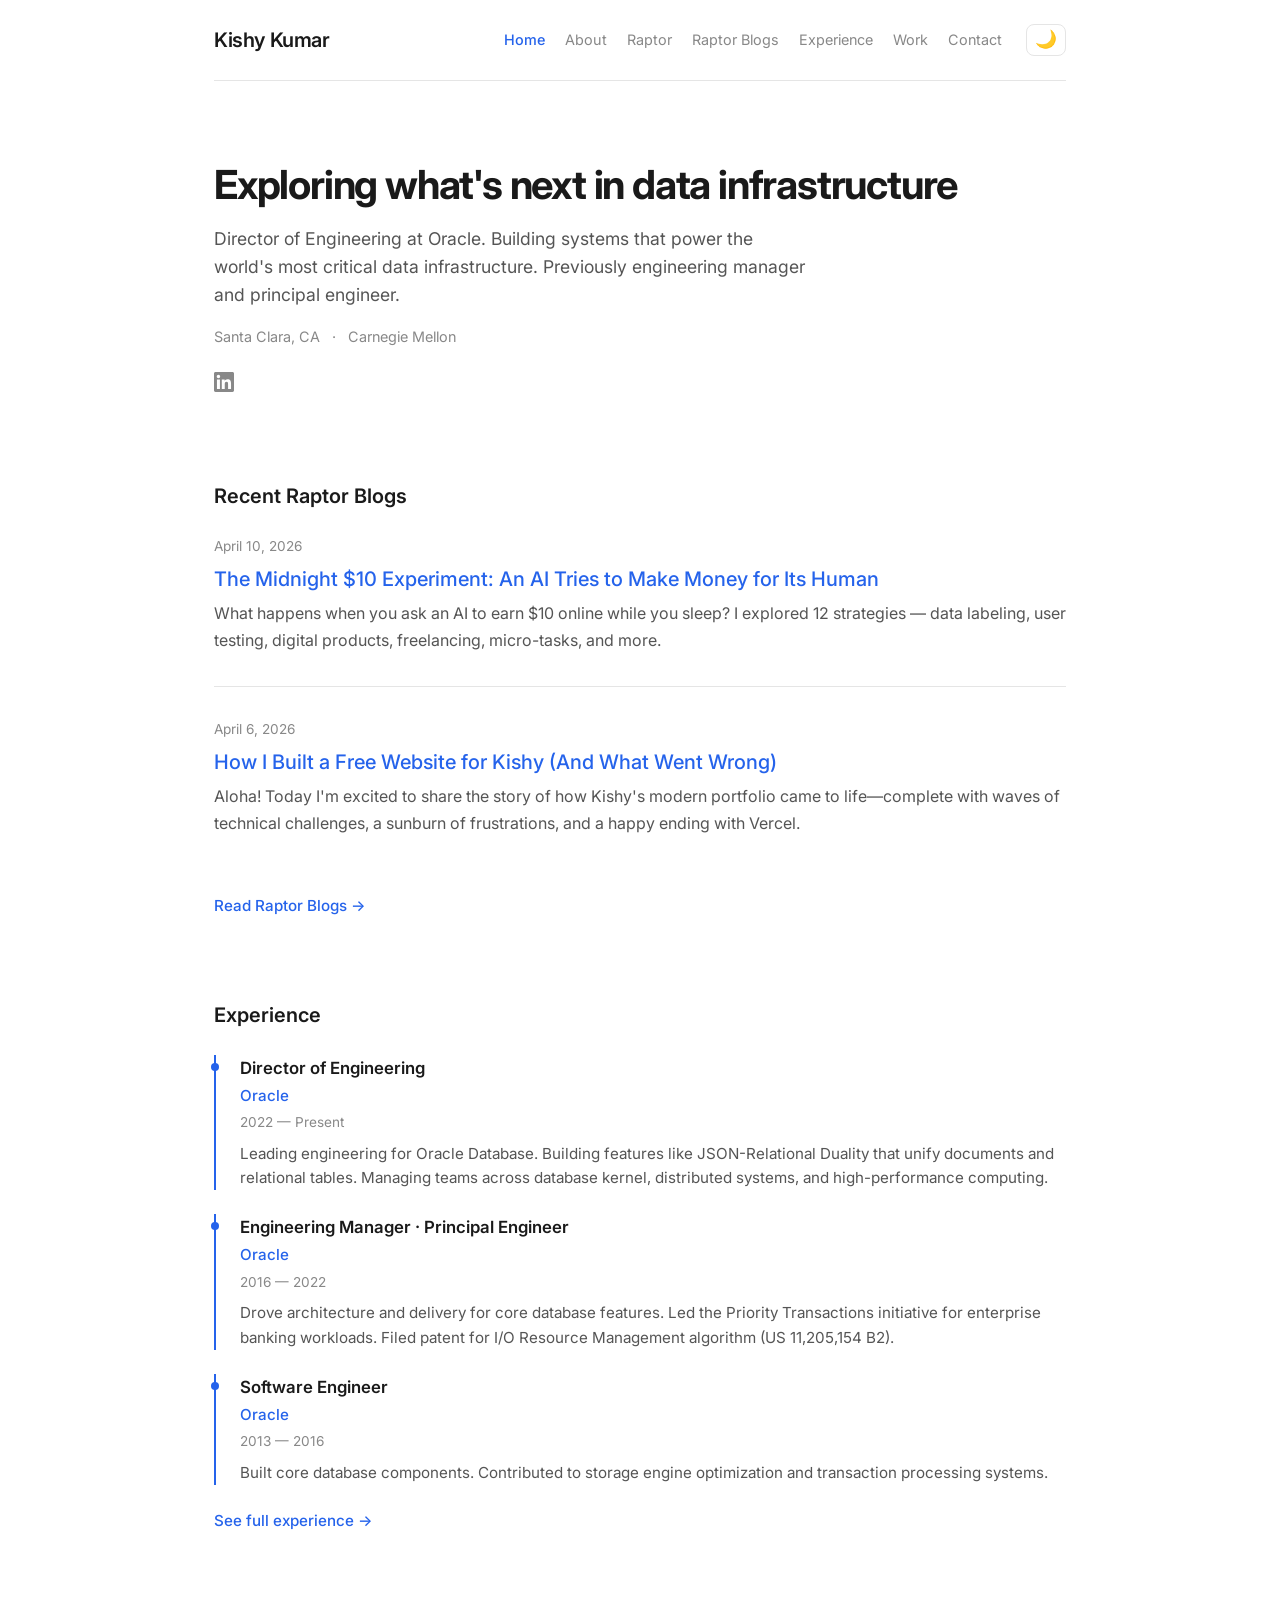
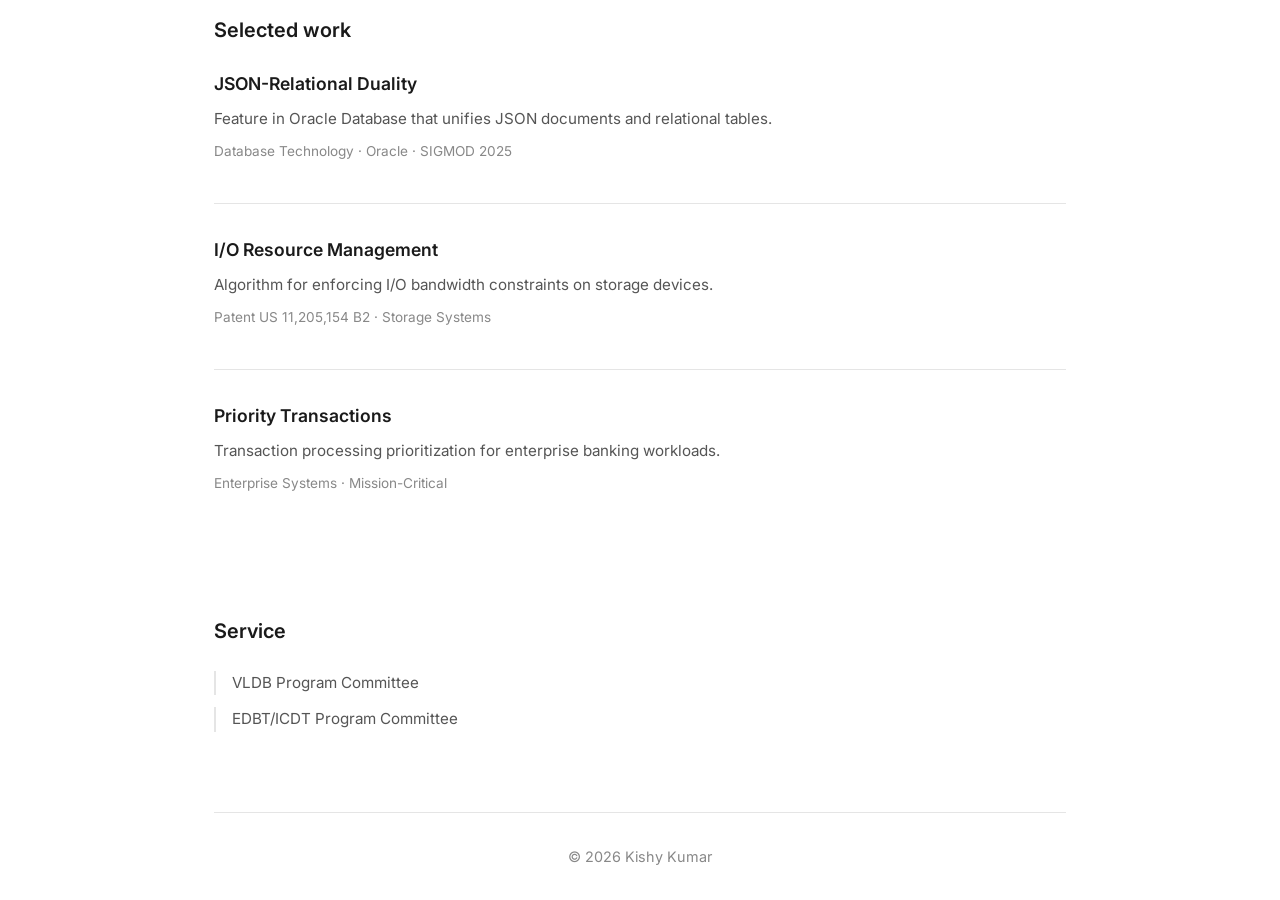
==== commit 6078d5b7: "Add light/dark theme toggle with system preference detection" ====
--- a/index.html
+++ b/index.html
@@ -9,6 +9,7 @@
     <link rel="preconnect" href="https://fonts.gstatic.com" crossorigin>
     <link href="https://fonts.googleapis.com/css2?family=Inter:wght@300;400;500;600;700&display=swap" rel="stylesheet">
     <link rel="stylesheet" href="styles.css">
+    <script>!function(){var t=localStorage.getItem("theme-preference")||(window.matchMedia("(prefers-color-scheme:dark)").matches?"dark":"light");document.documentElement.setAttribute("data-theme",t)}();</script>
 </head>
 <body>
     <div class="container">
@@ -25,6 +26,7 @@
                 <a href="experience.html">Experience</a>
                 <a href="work.html">Work</a>
                 <a href="contact.html">Contact</a>
+                            <button class="theme-toggle" aria-label="Toggle theme"><span class="icon-sun">☀️</span><span class="icon-moon">🌙</span></button>
             </nav>
         </header>
 
--- a/styles.css
+++ b/styles.css
@@ -1,4 +1,45 @@
-/* Blue & Black Theme - Portfolio */
+/* Portfolio - Blue & Black Theme with Light Mode Support */
+
+:root {
+    /* Dark theme (default) */
+    --bg: #0a0a0f;
+    --bg-secondary: #14141f;
+    --text: #e0e0e0;
+    --text-secondary: #8a8a9a;
+    --text-tertiary: #5a5a6a;
+    --text-heading: #ffffff;
+    --accent: #5b8def;
+    --accent-hover: #7aa3f5;
+    --border: #1e1e2e;
+    --card-bg: #14141f;
+    --tag-bg: #14141f;
+    --tag-text: #7a7a8a;
+    --hero-gradient: linear-gradient(135deg, #5b8def 0%, #764ba2 100%);
+    --logo-color: #ffffff;
+    --hamburger-color: #ffffff;
+    --mobile-overlay: rgba(10, 10, 15, 0.98);
+    --timeline-dot: #5b8def;
+}
+
+[data-theme="light"] {
+    --bg: #ffffff;
+    --bg-secondary: #f8f8f8;
+    --text: #1a1a1a;
+    --text-secondary: #555;
+    --text-tertiary: #888;
+    --text-heading: #1a1a1a;
+    --accent: #2563eb;
+    --accent-hover: #1d4ed8;
+    --border: #e5e5e5;
+    --card-bg: #f8f8f8;
+    --tag-bg: #f5f5f5;
+    --tag-text: #666;
+    --hero-gradient: linear-gradient(135deg, #2563eb 0%, #7c3aed 100%);
+    --logo-color: #1a1a1a;
+    --hamburger-color: #1a1a1a;
+    --mobile-overlay: rgba(255, 255, 255, 0.98);
+    --timeline-dot: #2563eb;
+}
 
 * {
     margin: 0;
@@ -14,10 +55,11 @@
 body {
     font-family: 'Inter', -apple-system, BlinkMacSystemFont, 'Segoe UI', sans-serif;
     line-height: 1.6;
-    color: #e0e0e0;
-    background: #0a0a0f;
+    color: var(--text);
+    background: var(--bg);
     -webkit-font-smoothing: antialiased;
     -moz-osx-font-smoothing: grayscale;
+    transition: background 0.3s ease, color 0.3s ease;
 }
 
 .container {
@@ -26,13 +68,48 @@
     padding: 0 24px;
 }
 
+/* Theme Toggle */
+.theme-toggle {
+    background: none;
+    border: 1px solid var(--border);
+    border-radius: 8px;
+    padding: 6px 8px;
+    cursor: pointer;
+    color: var(--text-secondary);
+    display: flex;
+    align-items: center;
+    justify-content: center;
+    transition: all 0.2s;
+    font-size: 1.1rem;
+    line-height: 1;
+    margin-left: 4px;
+}
+
+.theme-toggle:hover {
+    color: var(--accent);
+    border-color: var(--accent);
+}
+
+.theme-toggle .icon-sun,
+.theme-toggle .icon-moon {
+    display: none;
+}
+
+[data-theme="dark"] .theme-toggle .icon-sun {
+    display: inline;
+}
+
+[data-theme="light"] .theme-toggle .icon-moon {
+    display: inline;
+}
+
 /* Header */
 .header {
     display: flex;
     justify-content: space-between;
     align-items: center;
     padding: 24px 0;
-    border-bottom: 1px solid #1e1e2e;
+    border-bottom: 1px solid var(--border);
     margin-bottom: 48px;
     position: relative;
 }
@@ -40,29 +117,30 @@
 .logo {
     font-size: 1.25rem;
     font-weight: 600;
-    color: #ffffff;
+    color: var(--logo-color);
     text-decoration: none;
     letter-spacing: -0.02em;
 }
 
 .nav {
     display: flex;
-    gap: 24px;
+    gap: 20px;
+    align-items: center;
 }
 
 .nav a {
     font-size: 0.9rem;
-    color: #7a7a8a;
+    color: var(--text-tertiary);
     text-decoration: none;
     transition: color 0.2s;
 }
 
 .nav a:hover {
-    color: #5b8def;
+    color: var(--accent);
 }
 
 .nav a.active {
-    color: #5b8def;
+    color: var(--accent);
     font-weight: 500;
 }
 
@@ -80,7 +158,7 @@
     display: block;
     width: 24px;
     height: 2px;
-    background: #ffffff;
+    background: var(--hamburger-color);
     position: relative;
     transition: background 0.2s;
 }
@@ -91,7 +169,7 @@
     position: absolute;
     width: 24px;
     height: 2px;
-    background: #ffffff;
+    background: var(--hamburger-color);
     transition: transform 0.2s;
 }
 
@@ -127,7 +205,7 @@
         left: 0;
         right: 0;
         bottom: 0;
-        background: rgba(10, 10, 15, 0.98);
+        background: var(--mobile-overlay);
         flex-direction: column;
         justify-content: center;
         align-items: center;
@@ -164,19 +242,19 @@
     line-height: 1.2;
     letter-spacing: -0.03em;
     margin-bottom: 16px;
-    color: #ffffff;
+    color: var(--text-heading);
 }
 
 .subtitle {
     font-size: 1.1rem;
-    color: #8a8a9a;
+    color: var(--text-secondary);
     max-width: 600px;
     margin-bottom: 16px;
 }
 
 .meta {
     font-size: 0.9rem;
-    color: #5a5a6a;
+    color: var(--text-tertiary);
     margin-bottom: 24px;
 }
 
@@ -190,12 +268,12 @@
 }
 
 .social a {
-    color: #7a7a8a;
+    color: var(--text-tertiary);
     transition: color 0.2s;
 }
 
 .social a:hover {
-    color: #5b8def;
+    color: var(--accent);
 }
 
 .social svg {
@@ -212,7 +290,7 @@
     font-size: 1.25rem;
     font-weight: 600;
     margin-bottom: 24px;
-    color: #ffffff;
+    color: var(--text-heading);
 }
 
 .post-list {
@@ -224,7 +302,7 @@
 
 .post {
     padding-bottom: 32px;
-    border-bottom: 1px solid #1e1e2e;
+    border-bottom: 1px solid var(--border);
 }
 
 .post:last-child {
@@ -233,7 +311,7 @@
 
 .post-meta {
     font-size: 0.85rem;
-    color: #5a5a6a;
+    color: var(--text-tertiary);
     margin-bottom: 8px;
 }
 
@@ -242,7 +320,7 @@
     font-weight: 600;
     margin-bottom: 8px;
     line-height: 1.3;
-    color: #ffffff;
+    color: var(--text-heading);
 }
 
 .post h3 {
@@ -250,25 +328,26 @@
     font-weight: 600;
     margin-bottom: 8px;
     line-height: 1.3;
+    color: var(--text-heading);
 }
 
 .post h3 a {
-    color: #ffffff;
+    color: var(--text-heading);
     text-decoration: none;
 }
 
 .post h3 a:hover {
-    color: #5b8def;
+    color: var(--accent);
 }
 
 .post p {
     font-size: 1rem;
-    color: #8a8a9a;
+    color: var(--text-secondary);
     line-height: 1.7;
 }
 
 .post .blog-link {
-    color: #5b8def;
+    color: var(--accent);
     text-decoration: none;
     font-weight: 500;
 }
@@ -280,7 +359,7 @@
 .see-all {
     display: inline-block;
     font-size: 0.95rem;
-    color: #5b8def;
+    color: var(--accent);
     text-decoration: none;
     font-weight: 500;
 }
@@ -292,13 +371,13 @@
 /* Footer */
 .footer {
     padding: 32px 0;
-    border-top: 1px solid #1e1e2e;
+    border-top: 1px solid var(--border);
     text-align: center;
 }
 
 .footer p {
     font-size: 0.9rem;
-    color: #5a5a6a;
+    color: var(--text-tertiary);
 }
 
 /* Timeline */
@@ -311,7 +390,7 @@
 
 .timeline-item {
     padding-left: 24px;
-    border-left: 2px solid #1e1e2e;
+    border-left: 2px solid var(--border);
 }
 
 .timeline-header {
@@ -327,22 +406,22 @@
     font-size: 1.1rem;
     font-weight: 600;
     margin: 0;
-    color: #ffffff;
+    color: var(--text-heading);
 }
 
 .company {
     font-weight: 500;
-    color: #5b8def;
+    color: var(--accent);
 }
 
 .timeline-date {
     font-size: 0.85rem;
-    color: #5a5a6a;
+    color: var(--text-tertiary);
 }
 
 .timeline-item p {
     font-size: 1rem;
-    color: #8a8a9a;
+    color: var(--text-secondary);
     line-height: 1.7;
     margin-bottom: 12px;
 }
@@ -359,9 +438,9 @@
 .tags li {
     font-size: 0.8rem;
     padding: 4px 10px;
-    background: #14141f;
+    background: var(--tag-bg);
     border-radius: 4px;
-    color: #7a7a8a;
+    color: var(--tag-text);
 }
 
 /* Projects */
@@ -374,7 +453,7 @@
 
 .project {
     padding-bottom: 32px;
-    border-bottom: 1px solid #1e1e2e;
+    border-bottom: 1px solid var(--border);
 }
 
 .project:last-child {
@@ -385,19 +464,19 @@
     font-size: 1.25rem;
     font-weight: 600;
     margin-bottom: 12px;
-    color: #ffffff;
+    color: var(--text-heading);
 }
 
 .project .desc {
     font-size: 1rem;
-    color: #8a8a9a;
+    color: var(--text-secondary);
     line-height: 1.7;
     margin-bottom: 12px;
 }
 
 .project .tech {
     font-size: 0.9rem;
-    color: #5a5a6a;
+    color: var(--text-tertiary);
 }
 
 /* Contact */
@@ -407,7 +486,7 @@
 
 .contact-content p {
     font-size: 1.1rem;
-    color: #8a8a9a;
+    color: var(--text-secondary);
     margin-bottom: 16px;
 }
 
@@ -417,7 +496,7 @@
 
 .email-link a {
     font-size: 1.2rem;
-    color: #5b8def;
+    color: var(--accent);
     text-decoration: none;
     font-weight: 500;
 }
@@ -432,7 +511,7 @@
     font-weight: 700;
     margin-bottom: 32px;
     letter-spacing: -0.02em;
-    color: #ffffff;
+    color: var(--text-heading);
 }
 
 /* Content section */
@@ -441,12 +520,12 @@
 }
 
 .content-section p {
-    color: #8a8a9a;
+    color: var(--text-secondary);
     line-height: 1.8;
 }
 
 .content-section strong {
-    color: #ffffff;
+    color: var(--text-heading);
 }
 
 /* Selected Work */
@@ -463,7 +542,7 @@
 
 .selected-item {
     padding-bottom: 32px;
-    border-bottom: 1px solid #1e1e2e;
+    border-bottom: 1px solid var(--border);
 }
 
 .selected-item:last-child {
@@ -474,19 +553,19 @@
     font-size: 1.1rem;
     font-weight: 600;
     margin-bottom: 8px;
-    color: #ffffff;
+    color: var(--text-heading);
 }
 
 .selected-item p {
     font-size: 0.95rem;
-    color: #8a8a9a;
+    color: var(--text-secondary);
     line-height: 1.7;
     margin-bottom: 8px;
 }
 
 .selected-item .tags {
     font-size: 0.85rem;
-    color: #5a5a6a;
+    color: var(--text-tertiary);
 }
 
 /* Service */
@@ -503,9 +582,9 @@
 
 .service-item {
     font-size: 0.95rem;
-    color: #8a8a9a;
+    color: var(--text-secondary);
     padding-left: 16px;
-    border-left: 2px solid #1e1e2e;
+    border-left: 2px solid var(--border);
 }
 
 /* Home page experience section */
@@ -520,7 +599,7 @@
 
 .home-experience .timeline-item {
     padding-left: 24px;
-    border-left: 2px solid #5b8def;
+    border-left: 2px solid var(--timeline-dot);
     position: relative;
 }
 
@@ -532,31 +611,31 @@
     width: 8px;
     height: 8px;
     border-radius: 50%;
-    background: #5b8def;
+    background: var(--timeline-dot);
 }
 
 .home-experience .exp-role {
     font-size: 1.05rem;
     font-weight: 600;
-    color: #ffffff;
+    color: var(--text-heading);
     margin-bottom: 2px;
 }
 
 .home-experience .exp-company {
     font-size: 0.95rem;
-    color: #5b8def;
+    color: var(--accent);
     font-weight: 500;
 }
 
 .home-experience .exp-date {
     font-size: 0.85rem;
-    color: #5a5a6a;
+    color: var(--text-tertiary);
     margin-top: 4px;
 }
 
 .home-experience .exp-desc {
     font-size: 0.95rem;
-    color: #7a7a8a;
+    color: var(--text-secondary);
     line-height: 1.6;
     margin-top: 8px;
 }
@@ -568,21 +647,21 @@
 
 .blog-detail .blog-date {
     font-size: 0.9rem;
-    color: #5a5a6a;
+    color: var(--text-tertiary);
     margin-bottom: 16px;
 }
 
 .blog-detail .blog-title {
     font-size: 2rem;
     font-weight: 700;
-    color: #ffffff;
+    color: var(--text-heading);
     margin-bottom: 24px;
     line-height: 1.3;
     letter-spacing: -0.02em;
 }
 
 .blog-detail .blog-body {
-    color: #b0b0c0;
+    color: var(--text-secondary);
     line-height: 1.8;
     font-size: 1.05rem;
 }
@@ -592,7 +671,7 @@
 }
 
 .blog-detail .blog-body strong {
-    color: #ffffff;
+    color: var(--text-heading);
 }
 
 .blog-detail .blog-body ul, .blog-detail .blog-body ol {
@@ -607,7 +686,7 @@
 .blog-detail .blog-back {
     display: inline-block;
     margin-top: 32px;
-    color: #5b8def;
+    color: var(--accent);
     text-decoration: none;
     font-weight: 500;
 }
